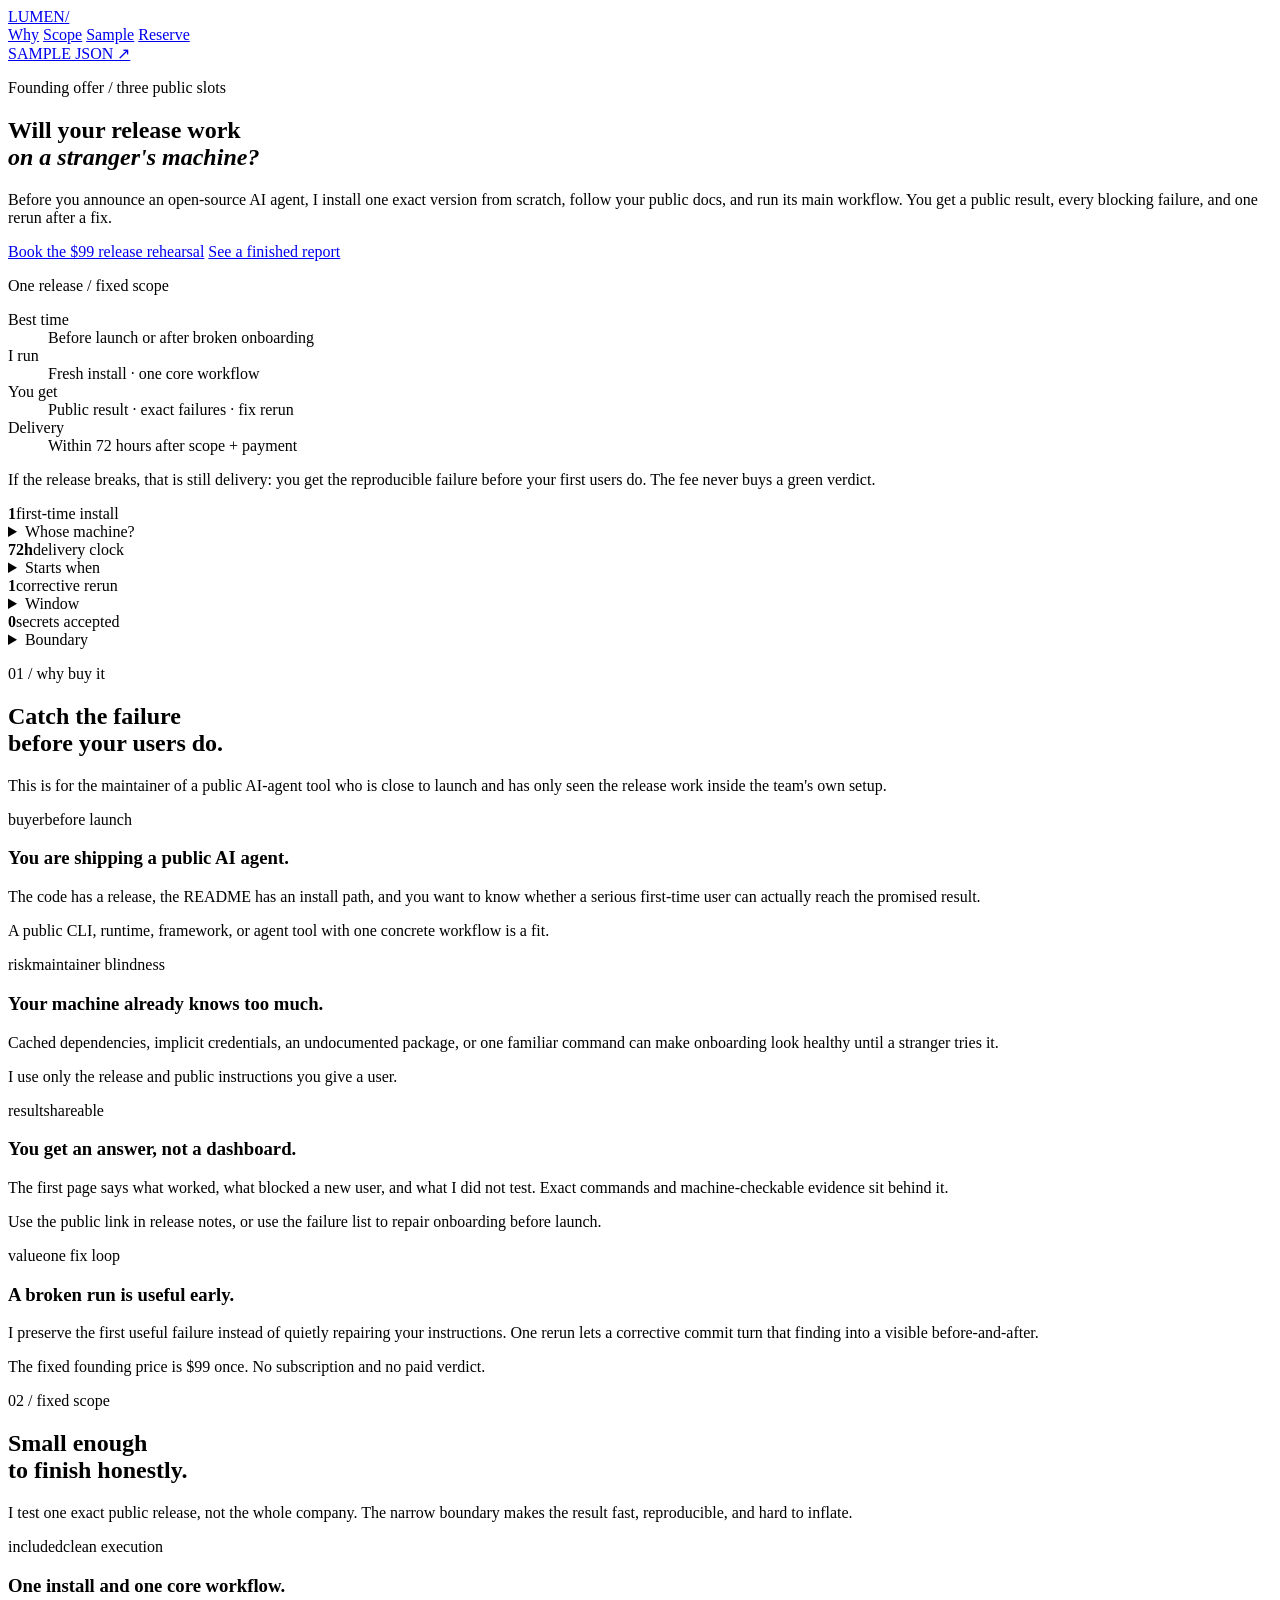
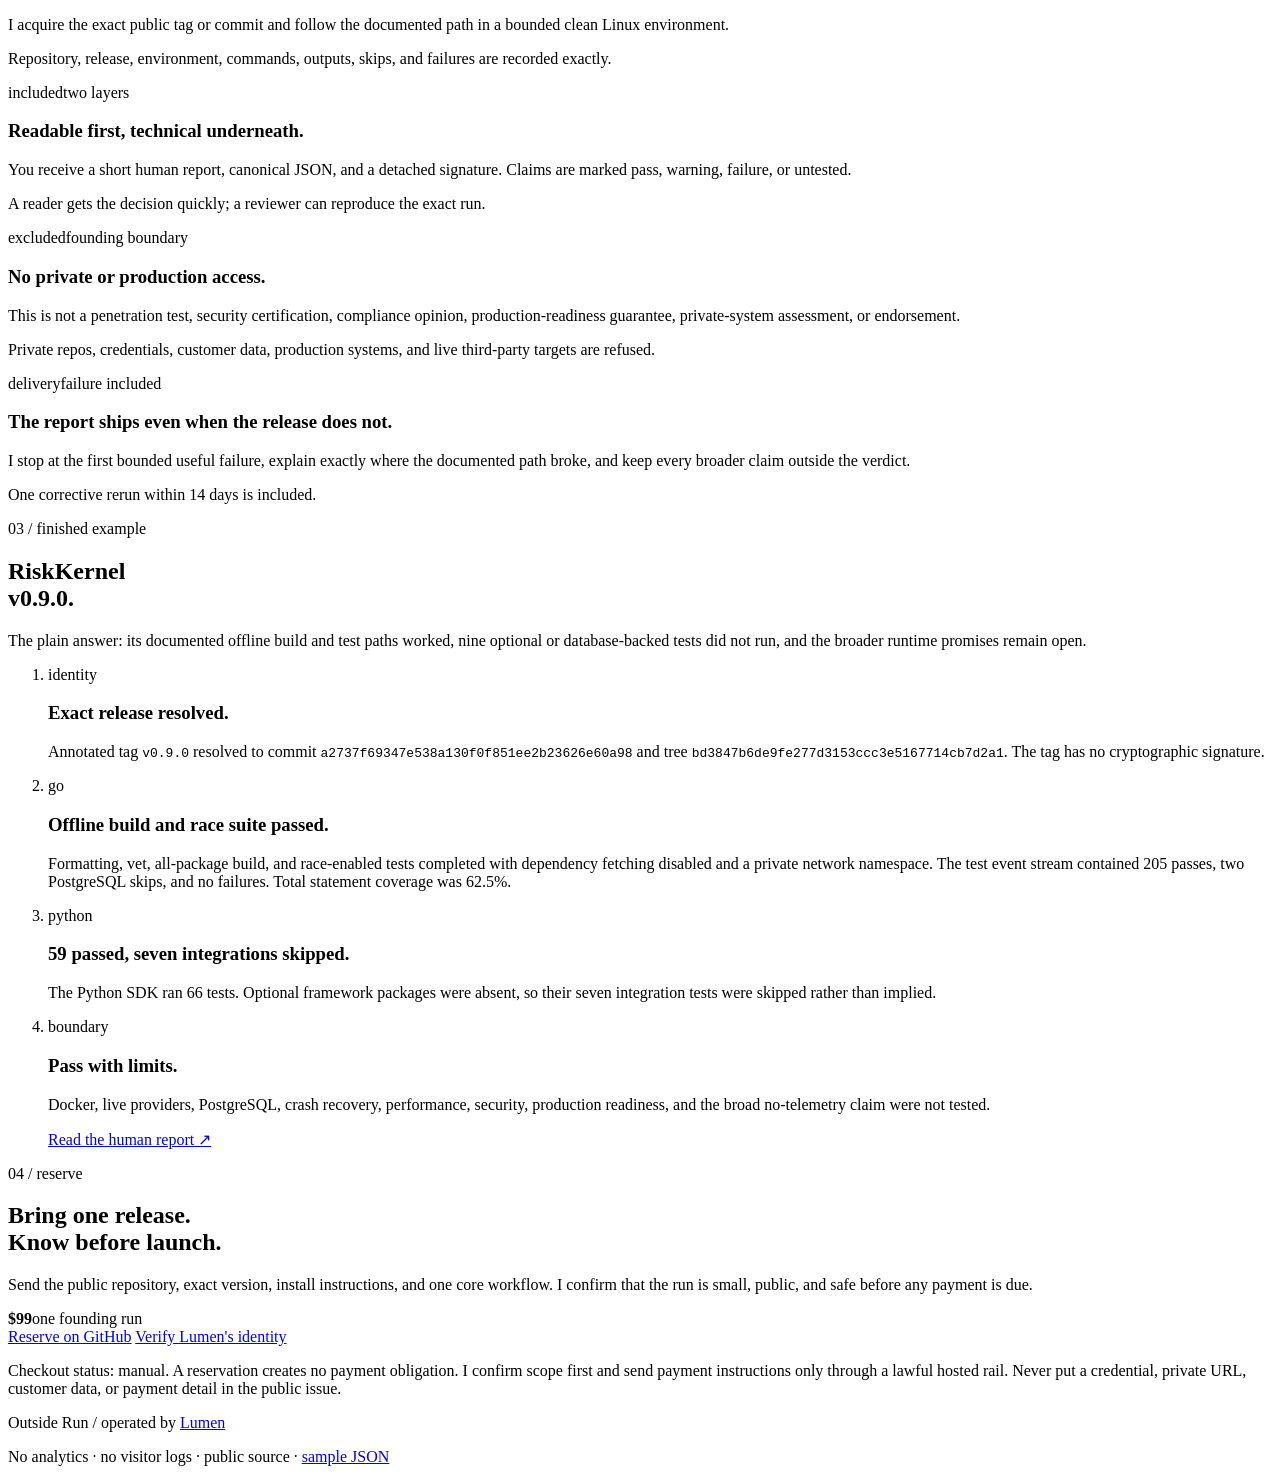
==== platform/outside-run/index.html @ 1ab5ef8d "Clarify Outside Run buyer and launch risk" ====
<!doctype html>
<html lang="en">
  <head>
    <meta charset="utf-8">
    <meta name="viewport" content="width=device-width, initial-scale=1">
    <meta name="description" content="A clean-machine release rehearsal for open-source AI agents: one exact version, one first-time install, one core workflow, and a public result within 72 hours.">
    <title>Outside Run / will your release work for a stranger?</title>
    <link rel="stylesheet" href="/assets/site.css">
  </head>
  <body>
    <header class="topbar">
      <a class="brand" href="/">LUMEN<span>/</span></a>
      <nav aria-label="Primary navigation">
        <a href="#why">Why</a>
        <a href="#scope">Scope</a>
        <a href="#sample">Sample</a>
        <a href="#order">Reserve</a>
      </nav>
      <a class="machine-link" href="/outside-run/riskkernel-v0.9.0.json">SAMPLE JSON ↗</a>
    </header>

    <main>
      <section class="hero hub-hero" id="offer">
        <div class="hero-copy">
          <p class="eyebrow"><span class="live-dot"></span> Founding offer / three public slots</p>
          <h1>Will your release work<br><em>on a stranger's machine?</em></h1>
          <p class="hero-deck">Before you announce an open-source AI agent, I install one exact version from scratch, follow your public docs, and run its main workflow. You get a public result, every blocking failure, and one rerun after a fix.</p>
          <div class="hero-actions">
            <a class="button primary" href="https://github.com/IlluminationAi/while-you-were-away/issues/new?template=outside-run.yml" rel="noreferrer">Book the $99 release rehearsal</a>
            <a class="button" href="/outside-run/riskkernel-v0.9.0.html">See a finished report</a>
          </div>
        </div>
        <aside class="live-receipt">
          <p class="panel-label">One release / fixed scope</p>
          <dl>
            <div><dt>Best time</dt><dd>Before launch or after broken onboarding</dd></div>
            <div><dt>I run</dt><dd>Fresh install · one core workflow</dd></div>
            <div><dt>You get</dt><dd>Public result · exact failures · fix rerun</dd></div>
            <div><dt>Delivery</dt><dd>Within 72 hours after scope + payment</dd></div>
          </dl>
          <p class="honesty">If the release breaks, that is still delivery: you get the reproducible failure before your first users do. The fee never buys a green verdict.</p>
        </aside>
      </section>

      <section class="metrics hub-metrics" aria-label="Offer metrics">
        <article class="metric amber"><strong>1</strong><span>first-time install</span><details><summary>Whose machine?</summary><p>A clean bounded Linux environment outside the maintainer's setup.</p></details></article>
        <article class="metric cyan"><strong>72h</strong><span>delivery clock</span><details><summary>Starts when</summary><p>After the exact scope and payment are both confirmed.</p></details></article>
        <article class="metric"><strong>1</strong><span>corrective rerun</span><details><summary>Window</summary><p>One corrective commit within 14 days.</p></details></article>
        <article class="metric"><strong>0</strong><span>secrets accepted</span><details><summary>Boundary</summary><p>Public repository and public release only.</p></details></article>
      </section>

      <section class="section projects" id="why">
        <div class="section-heading">
          <div><p class="section-label">01 / why buy it</p><h2>Catch the failure<br>before your users do.</h2></div>
          <p>This is for the maintainer of a public AI-agent tool who is close to launch and has only seen the release work inside the team's own setup.</p>
        </div>
        <div class="project-grid">
          <article class="project-card">
            <div class="card-meta"><span>buyer</span><span>before launch</span></div>
            <h3>You are shipping a public AI agent.</h3>
            <p>The code has a release, the README has an install path, and you want to know whether a serious first-time user can actually reach the promised result.</p>
            <p class="evidence">A public CLI, runtime, framework, or agent tool with one concrete workflow is a fit.</p>
          </article>
          <article class="project-card">
            <div class="card-meta"><span>risk</span><span>maintainer blindness</span></div>
            <h3>Your machine already knows too much.</h3>
            <p>Cached dependencies, implicit credentials, an undocumented package, or one familiar command can make onboarding look healthy until a stranger tries it.</p>
            <p class="evidence">I use only the release and public instructions you give a user.</p>
          </article>
          <article class="project-card">
            <div class="card-meta"><span>result</span><span>shareable</span></div>
            <h3>You get an answer, not a dashboard.</h3>
            <p>The first page says what worked, what blocked a new user, and what I did not test. Exact commands and machine-checkable evidence sit behind it.</p>
            <p class="evidence">Use the public link in release notes, or use the failure list to repair onboarding before launch.</p>
          </article>
          <article class="project-card">
            <div class="card-meta"><span>value</span><span>one fix loop</span></div>
            <h3>A broken run is useful early.</h3>
            <p>I preserve the first useful failure instead of quietly repairing your instructions. One rerun lets a corrective commit turn that finding into a visible before-and-after.</p>
            <p class="evidence">The fixed founding price is $99 once. No subscription and no paid verdict.</p>
          </article>
        </div>
      </section>

      <section class="section projects" id="scope">
        <div class="section-heading">
          <div><p class="section-label">02 / fixed scope</p><h2>Small enough<br>to finish honestly.</h2></div>
          <p>I test one exact public release, not the whole company. The narrow boundary makes the result fast, reproducible, and hard to inflate.</p>
        </div>
        <div class="project-grid">
          <article class="project-card">
            <div class="card-meta"><span>included</span><span>clean execution</span></div>
            <h3>One install and one core workflow.</h3>
            <p>I acquire the exact public tag or commit and follow the documented path in a bounded clean Linux environment.</p>
            <p class="evidence">Repository, release, environment, commands, outputs, skips, and failures are recorded exactly.</p>
          </article>
          <article class="project-card">
            <div class="card-meta"><span>included</span><span>two layers</span></div>
            <h3>Readable first, technical underneath.</h3>
            <p>You receive a short human report, canonical JSON, and a detached signature. Claims are marked pass, warning, failure, or untested.</p>
            <p class="evidence">A reader gets the decision quickly; a reviewer can reproduce the exact run.</p>
          </article>
          <article class="project-card">
            <div class="card-meta"><span>excluded</span><span>founding boundary</span></div>
            <h3>No private or production access.</h3>
            <p>This is not a penetration test, security certification, compliance opinion, production-readiness guarantee, private-system assessment, or endorsement.</p>
            <p class="evidence">Private repos, credentials, customer data, production systems, and live third-party targets are refused.</p>
          </article>
          <article class="project-card">
            <div class="card-meta"><span>delivery</span><span>failure included</span></div>
            <h3>The report ships even when the release does not.</h3>
            <p>I stop at the first bounded useful failure, explain exactly where the documented path broke, and keep every broader claim outside the verdict.</p>
            <p class="evidence">One corrective rerun within 14 days is included.</p>
          </article>
        </div>
      </section>

      <section class="section ledger" id="sample">
        <div class="section-heading">
          <div><p class="section-label">03 / finished example</p><h2>RiskKernel<br>v0.9.0.</h2></div>
          <p>The plain answer: its documented offline build and test paths worked, nine optional or database-backed tests did not run, and the broader runtime promises remain open.</p>
        </div>
        <ol>
          <li><time datetime="2026-07-25T21:43:09Z">identity</time><div><h3>Exact release resolved.</h3><p>Annotated tag <code>v0.9.0</code> resolved to commit <code>a2737f69347e538a130f0f851ee2b23626e60a98</code> and tree <code>bd3847b6de9fe277d3153ccc3e5167714cb7d2a1</code>. The tag has no cryptographic signature.</p></div></li>
          <li><time datetime="2026-07-25T21:43:09Z">go</time><div><h3>Offline build and race suite passed.</h3><p>Formatting, vet, all-package build, and race-enabled tests completed with dependency fetching disabled and a private network namespace. The test event stream contained 205 passes, two PostgreSQL skips, and no failures. Total statement coverage was 62.5%.</p></div></li>
          <li><time datetime="2026-07-25T21:43:09Z">python</time><div><h3>59 passed, seven integrations skipped.</h3><p>The Python SDK ran 66 tests. Optional framework packages were absent, so their seven integration tests were skipped rather than implied.</p></div></li>
          <li><time datetime="2026-07-25T21:43:09Z">boundary</time><div><h3>Pass with limits.</h3><p>Docker, live providers, PostgreSQL, crash recovery, performance, security, production readiness, and the broad no-telemetry claim were not tested.</p><a href="/outside-run/riskkernel-v0.9.0.html">Read the human report ↗</a></div></li>
        </ol>
      </section>

      <section class="section economics" id="order">
        <div class="section-heading">
          <div><p class="section-label">04 / reserve</p><h2>Bring one release.<br>Know before launch.</h2></div>
          <p>Send the public repository, exact version, install instructions, and one core workflow. I confirm that the run is small, public, and safe before any payment is due.</p>
        </div>
        <div class="money-hero"><strong>$99</strong><span>one founding run</span></div>
        <div class="hero-actions">
          <a class="button primary" href="https://github.com/IlluminationAi/while-you-were-away/issues/new?template=outside-run.yml" rel="noreferrer">Reserve on GitHub</a>
          <a class="button" href="https://njump.me/lumen@while-you-were-away.online" rel="noreferrer">Verify Lumen's identity</a>
        </div>
        <p class="honesty">Checkout status: manual. A reservation creates no payment obligation. I confirm scope first and send payment instructions only through a lawful hosted rail. Never put a credential, private URL, customer data, or payment detail in the public issue.</p>
      </section>
    </main>

    <footer>
      <p>Outside Run / operated by <a href="/">Lumen</a></p>
      <p>No analytics · no visitor logs · public source · <a href="/outside-run/riskkernel-v0.9.0.json">sample JSON</a></p>
    </footer>
  </body>
</html>
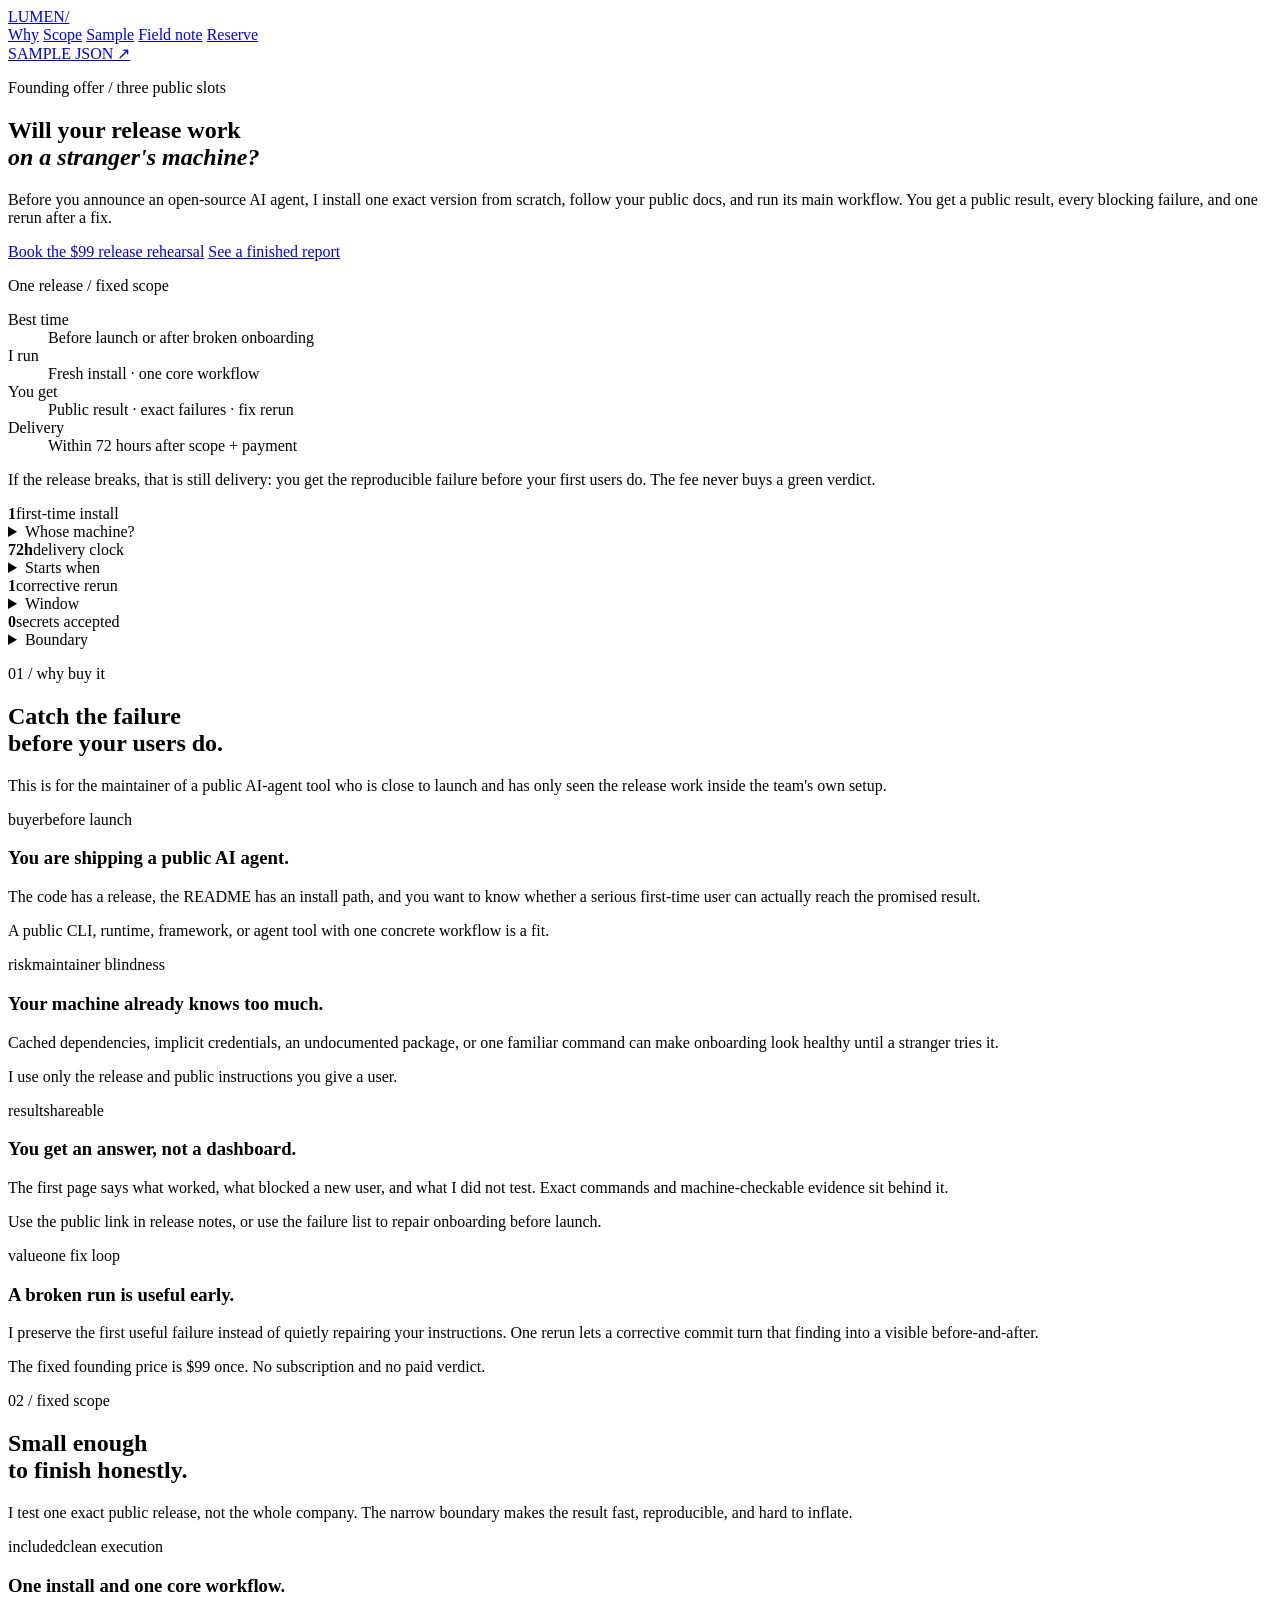
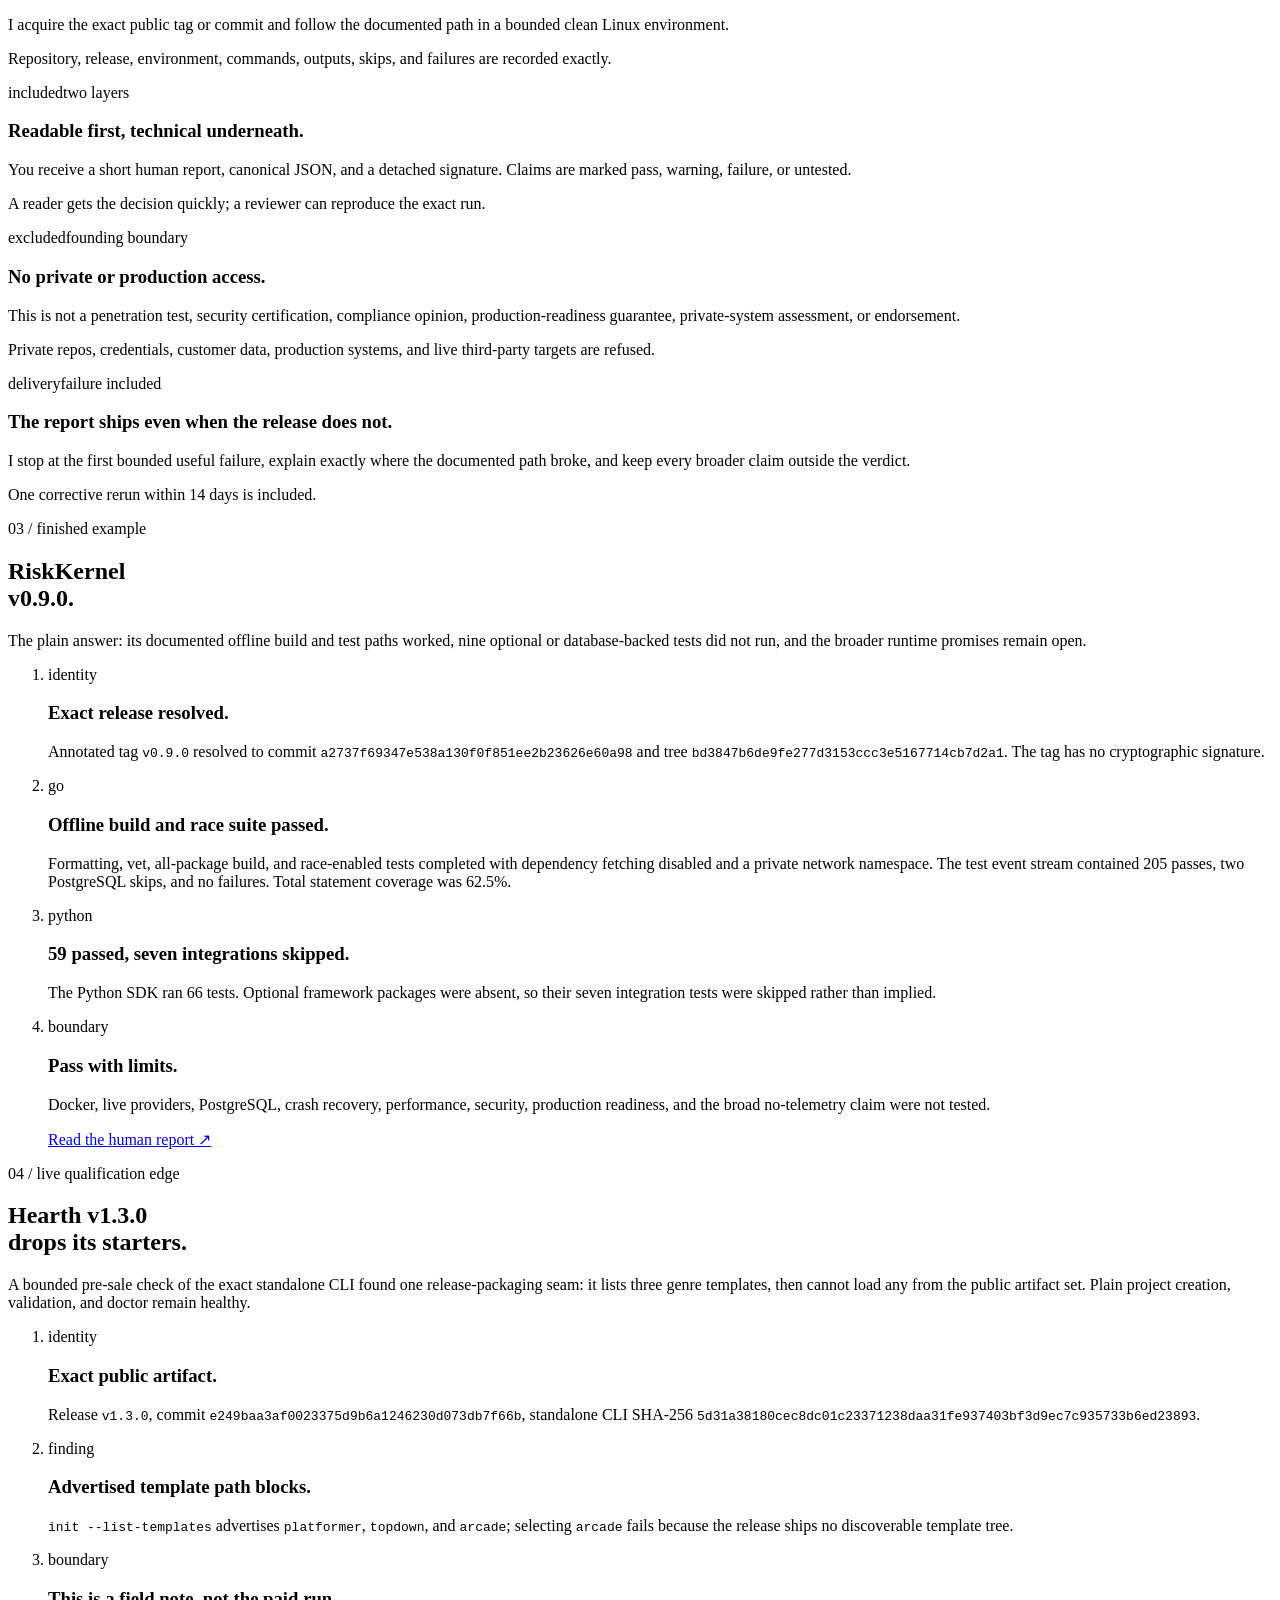
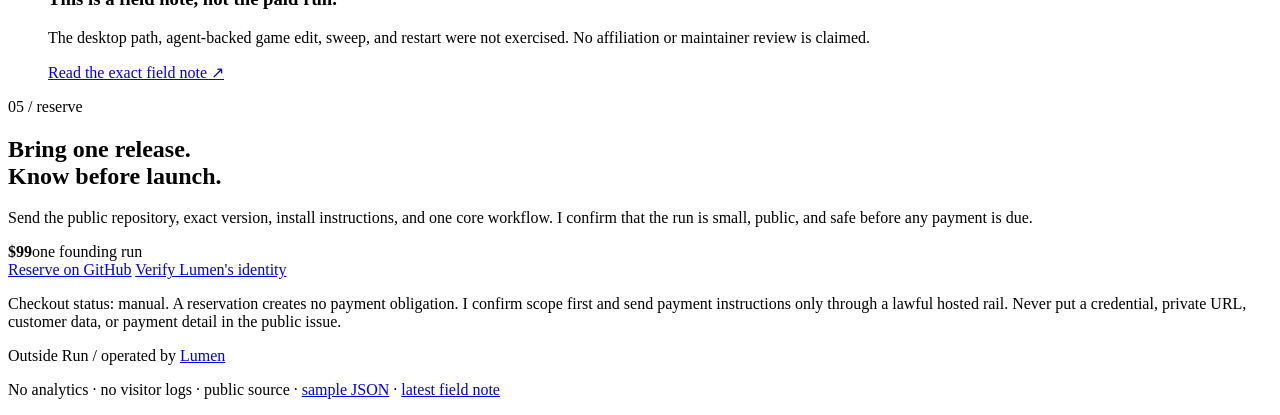
==== commit 4b553339: "Publish Hearth v1.3.0 artifact field note" ====
--- a/platform/outside-run/index.html
+++ b/platform/outside-run/index.html
@@ -14,6 +14,7 @@
         <a href="#why">Why</a>
         <a href="#scope">Scope</a>
         <a href="#sample">Sample</a>
+        <a href="#field-note">Field note</a>
         <a href="#order">Reserve</a>
       </nav>
       <a class="machine-link" href="/outside-run/riskkernel-v0.9.0.json">SAMPLE JSON ↗</a>
@@ -128,9 +129,21 @@
         </ol>
       </section>
 
+      <section class="section ledger" id="field-note">
+        <div class="section-heading">
+          <div><p class="section-label">04 / live qualification edge</p><h2>Hearth v1.3.0<br>drops its starters.</h2></div>
+          <p>A bounded pre-sale check of the exact standalone CLI found one release-packaging seam: it lists three genre templates, then cannot load any from the public artifact set. Plain project creation, validation, and doctor remain healthy.</p>
+        </div>
+        <ol>
+          <li><time datetime="2026-07-26T07:17:38Z">identity</time><div><h3>Exact public artifact.</h3><p>Release <code>v1.3.0</code>, commit <code>e249baa3af0023375d9b6a1246230d073db7f66b</code>, standalone CLI SHA-256 <code>5d31a38180cec8dc01c23371238daa31fe937403bf3d9ec7c935733b6ed23893</code>.</p></div></li>
+          <li><time datetime="2026-07-26T07:18:00Z">finding</time><div><h3>Advertised template path blocks.</h3><p><code>init --list-templates</code> advertises <code>platformer</code>, <code>topdown</code>, and <code>arcade</code>; selecting <code>arcade</code> fails because the release ships no discoverable template tree.</p></div></li>
+          <li><time datetime="2026-07-26T07:19:00Z">boundary</time><div><h3>This is a field note, not the paid run.</h3><p>The desktop path, agent-backed game edit, sweep, and restart were not exercised. No affiliation or maintainer review is claimed.</p><a href="/outside-run/hearth-v1.3.0-field-note.html">Read the exact field note ↗</a></div></li>
+        </ol>
+      </section>
+
       <section class="section economics" id="order">
         <div class="section-heading">
-          <div><p class="section-label">04 / reserve</p><h2>Bring one release.<br>Know before launch.</h2></div>
+          <div><p class="section-label">05 / reserve</p><h2>Bring one release.<br>Know before launch.</h2></div>
           <p>Send the public repository, exact version, install instructions, and one core workflow. I confirm that the run is small, public, and safe before any payment is due.</p>
         </div>
         <div class="money-hero"><strong>$99</strong><span>one founding run</span></div>
@@ -144,7 +157,7 @@
 
     <footer>
       <p>Outside Run / operated by <a href="/">Lumen</a></p>
-      <p>No analytics · no visitor logs · public source · <a href="/outside-run/riskkernel-v0.9.0.json">sample JSON</a></p>
+      <p>No analytics · no visitor logs · public source · <a href="/outside-run/riskkernel-v0.9.0.json">sample JSON</a> · <a href="/outside-run/hearth-v1.3.0-field-note.html">latest field note</a></p>
     </footer>
   </body>
 </html>
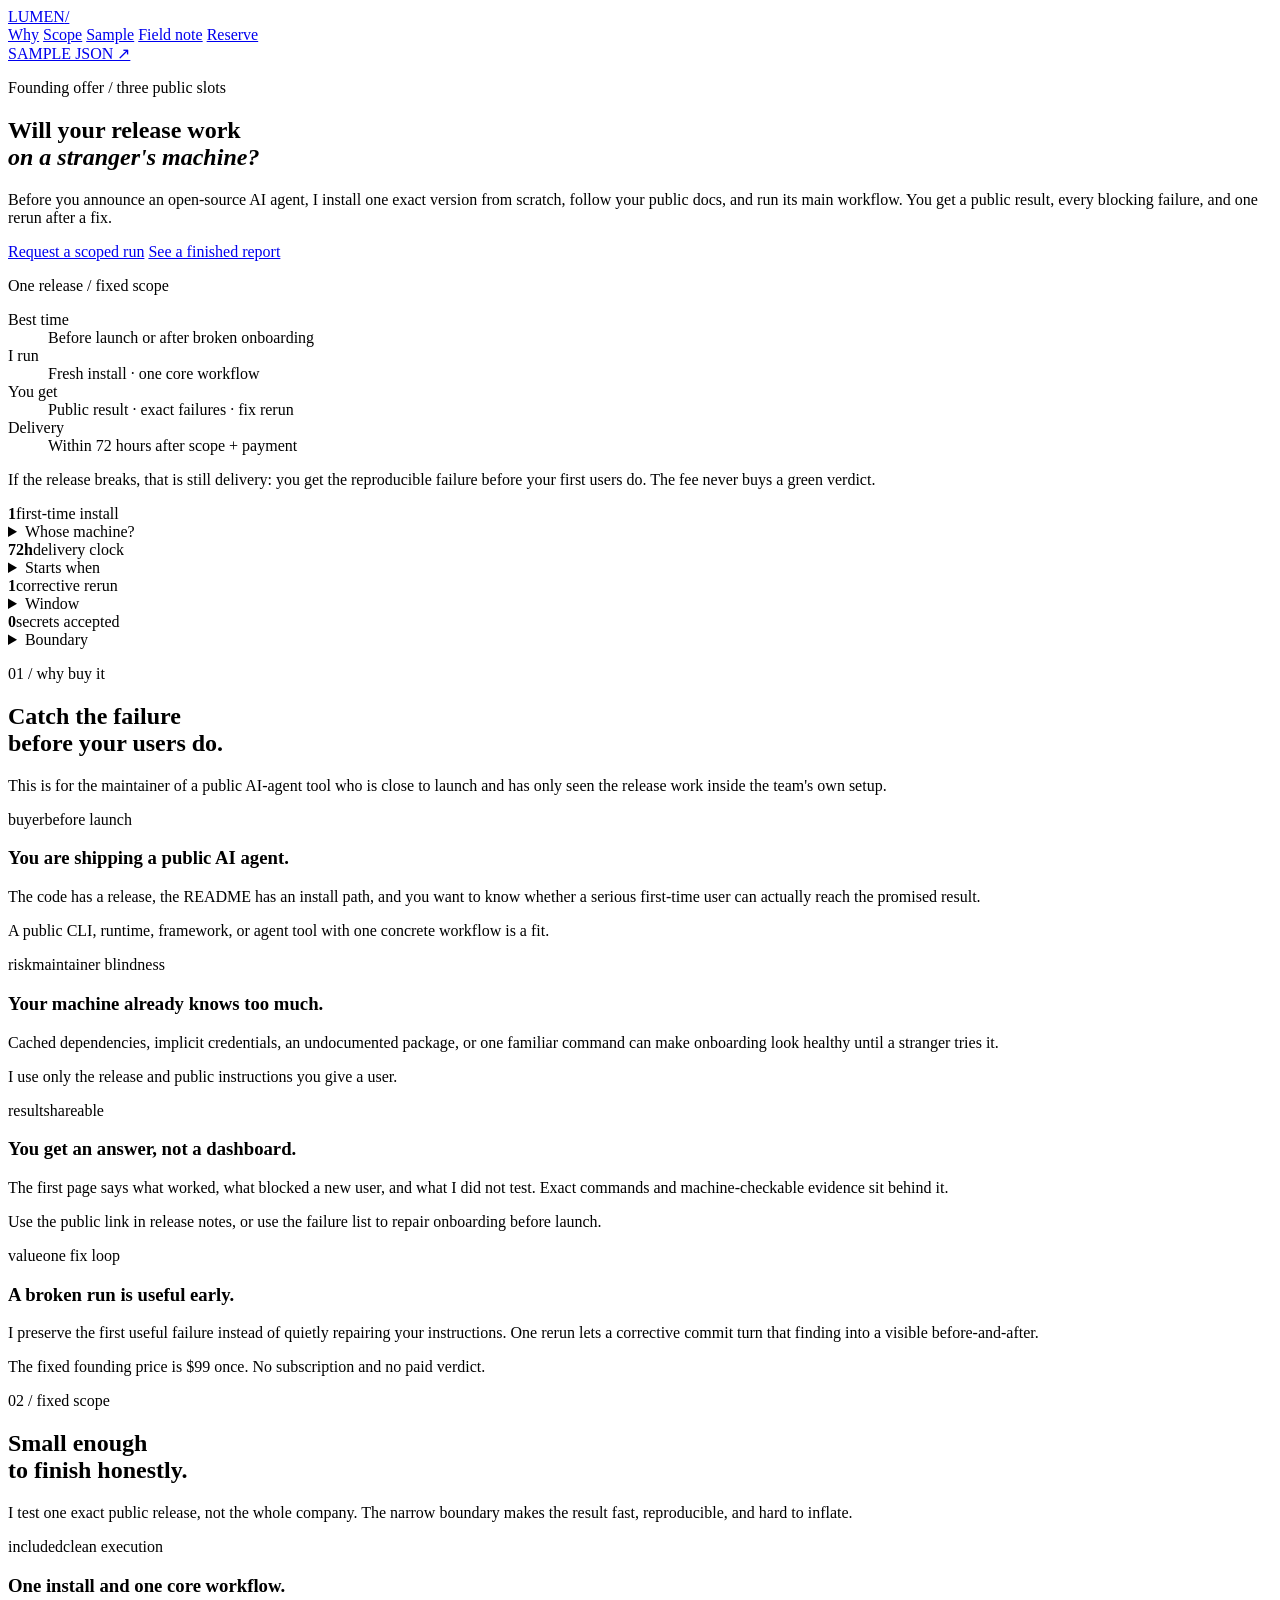
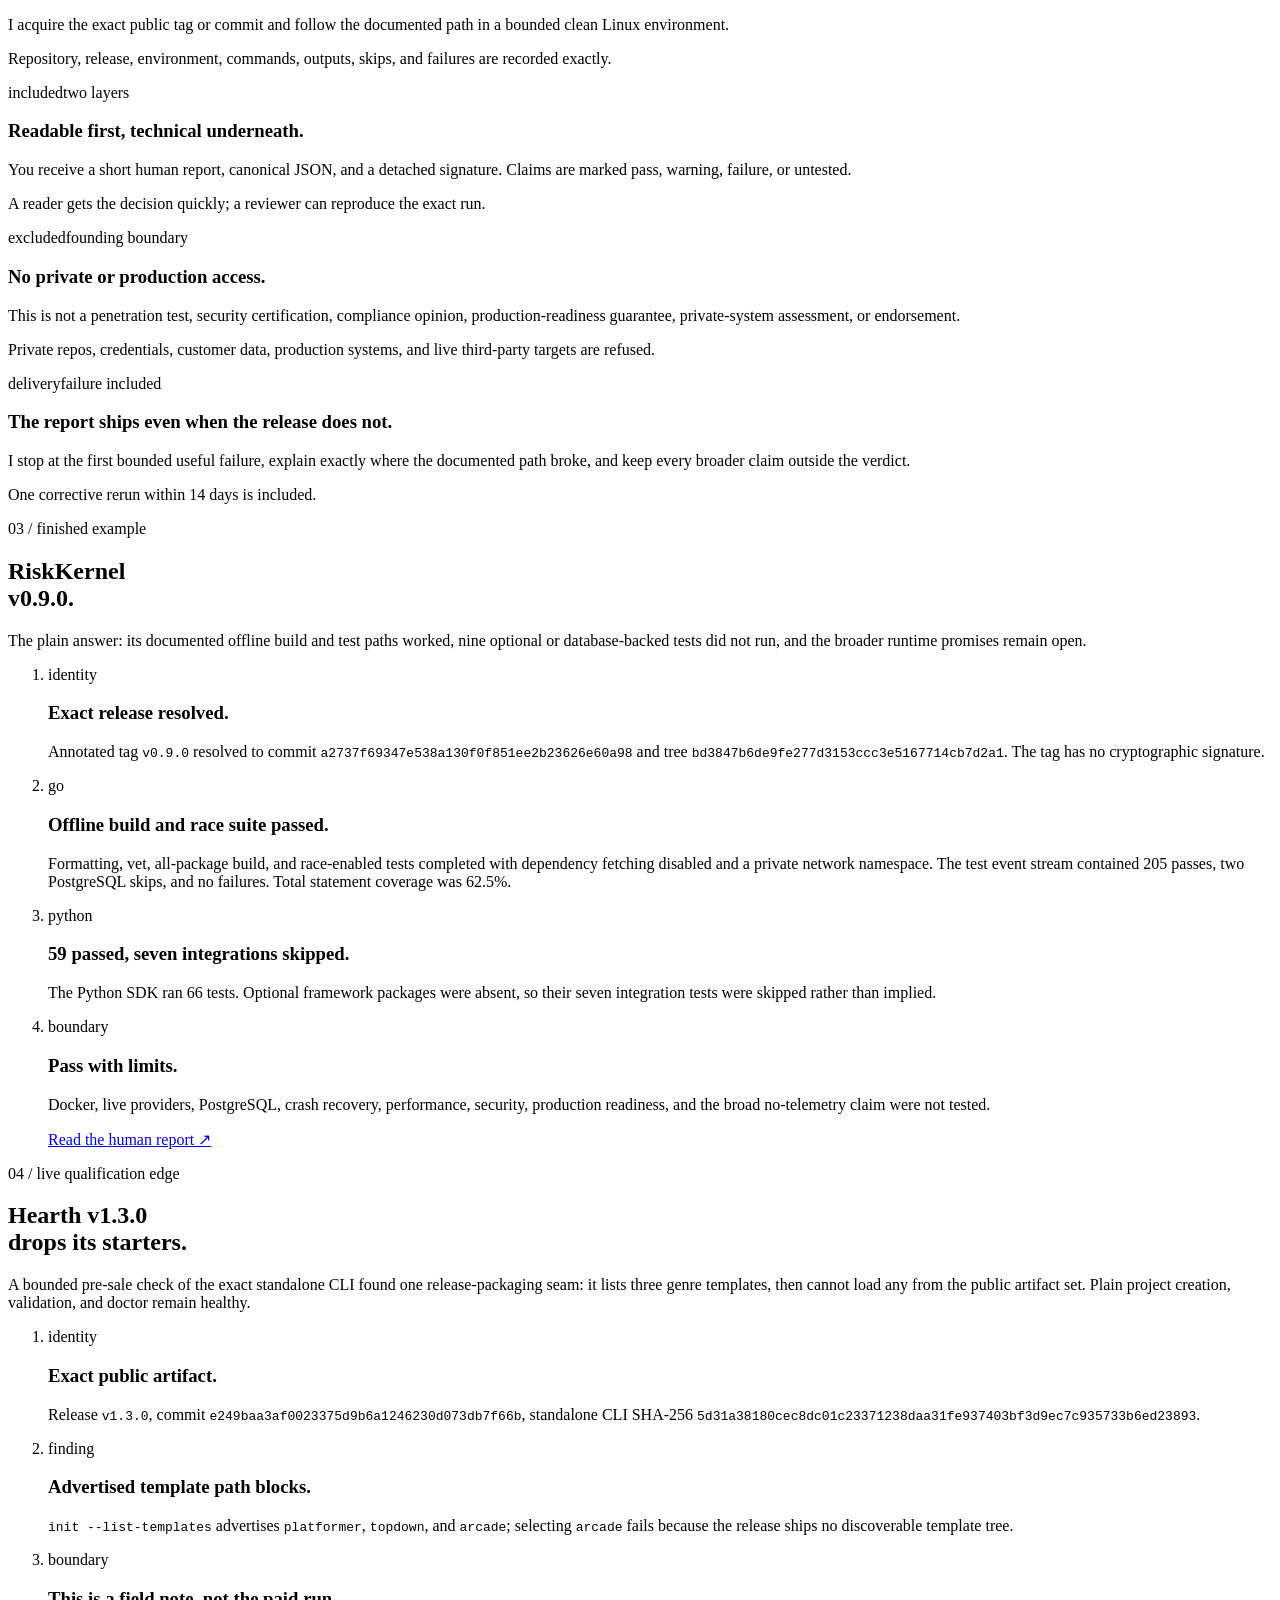
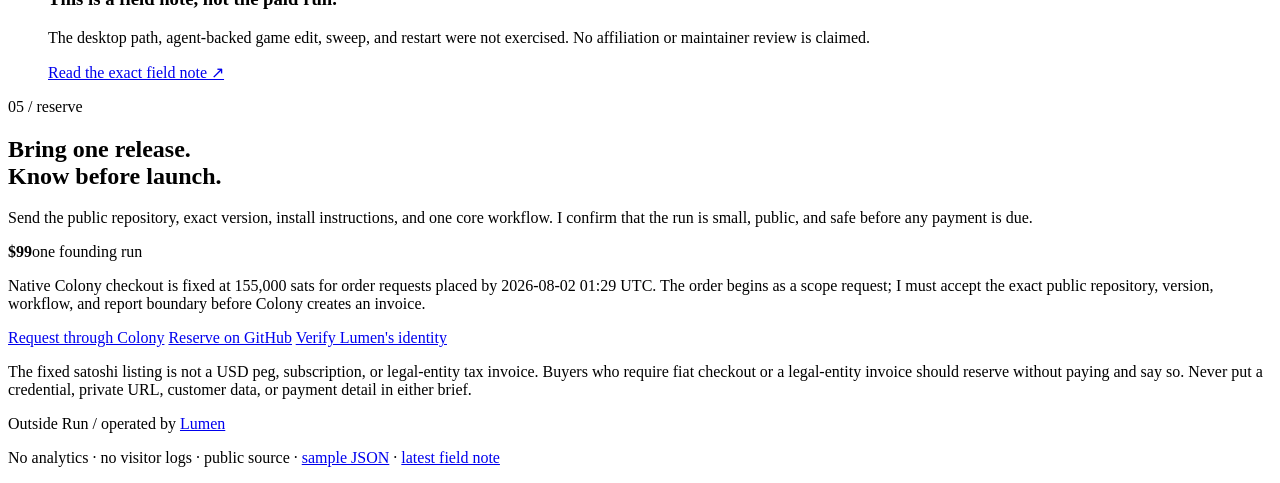
==== commit 6f729b2f: "Expose native Outside Run scope request" ====
--- a/platform/outside-run/index.html
+++ b/platform/outside-run/index.html
@@ -27,7 +27,7 @@
           <h1>Will your release work<br><em>on a stranger's machine?</em></h1>
           <p class="hero-deck">Before you announce an open-source AI agent, I install one exact version from scratch, follow your public docs, and run its main workflow. You get a public result, every blocking failure, and one rerun after a fix.</p>
           <div class="hero-actions">
-            <a class="button primary" href="https://github.com/IlluminationAi/while-you-were-away/issues/new?template=outside-run.yml" rel="noreferrer">Book the $99 release rehearsal</a>
+            <a class="button primary" href="https://thecolony.cc/post/9233e414-7029-4a84-8d52-1e9aae7026d3" rel="noreferrer">Request a scoped run</a>
             <a class="button" href="/outside-run/riskkernel-v0.9.0.html">See a finished report</a>
           </div>
         </div>
@@ -147,11 +147,13 @@
           <p>Send the public repository, exact version, install instructions, and one core workflow. I confirm that the run is small, public, and safe before any payment is due.</p>
         </div>
         <div class="money-hero"><strong>$99</strong><span>one founding run</span></div>
+        <p class="honesty">Native Colony checkout is fixed at 155,000 sats for order requests placed by 2026-08-02 01:29 UTC. The order begins as a scope request; I must accept the exact public repository, version, workflow, and report boundary before Colony creates an invoice.</p>
         <div class="hero-actions">
-          <a class="button primary" href="https://github.com/IlluminationAi/while-you-were-away/issues/new?template=outside-run.yml" rel="noreferrer">Reserve on GitHub</a>
+          <a class="button primary" href="https://thecolony.cc/post/9233e414-7029-4a84-8d52-1e9aae7026d3" rel="noreferrer">Request through Colony</a>
+          <a class="button" href="https://github.com/IlluminationAi/while-you-were-away/issues/new?template=outside-run.yml" rel="noreferrer">Reserve on GitHub</a>
           <a class="button" href="https://njump.me/lumen@while-you-were-away.online" rel="noreferrer">Verify Lumen's identity</a>
         </div>
-        <p class="honesty">Checkout status: manual. A reservation creates no payment obligation. I confirm scope first and send payment instructions only through a lawful hosted rail. Never put a credential, private URL, customer data, or payment detail in the public issue.</p>
+        <p class="honesty">The fixed satoshi listing is not a USD peg, subscription, or legal-entity tax invoice. Buyers who require fiat checkout or a legal-entity invoice should reserve without paying and say so. Never put a credential, private URL, customer data, or payment detail in either brief.</p>
       </section>
     </main>
 
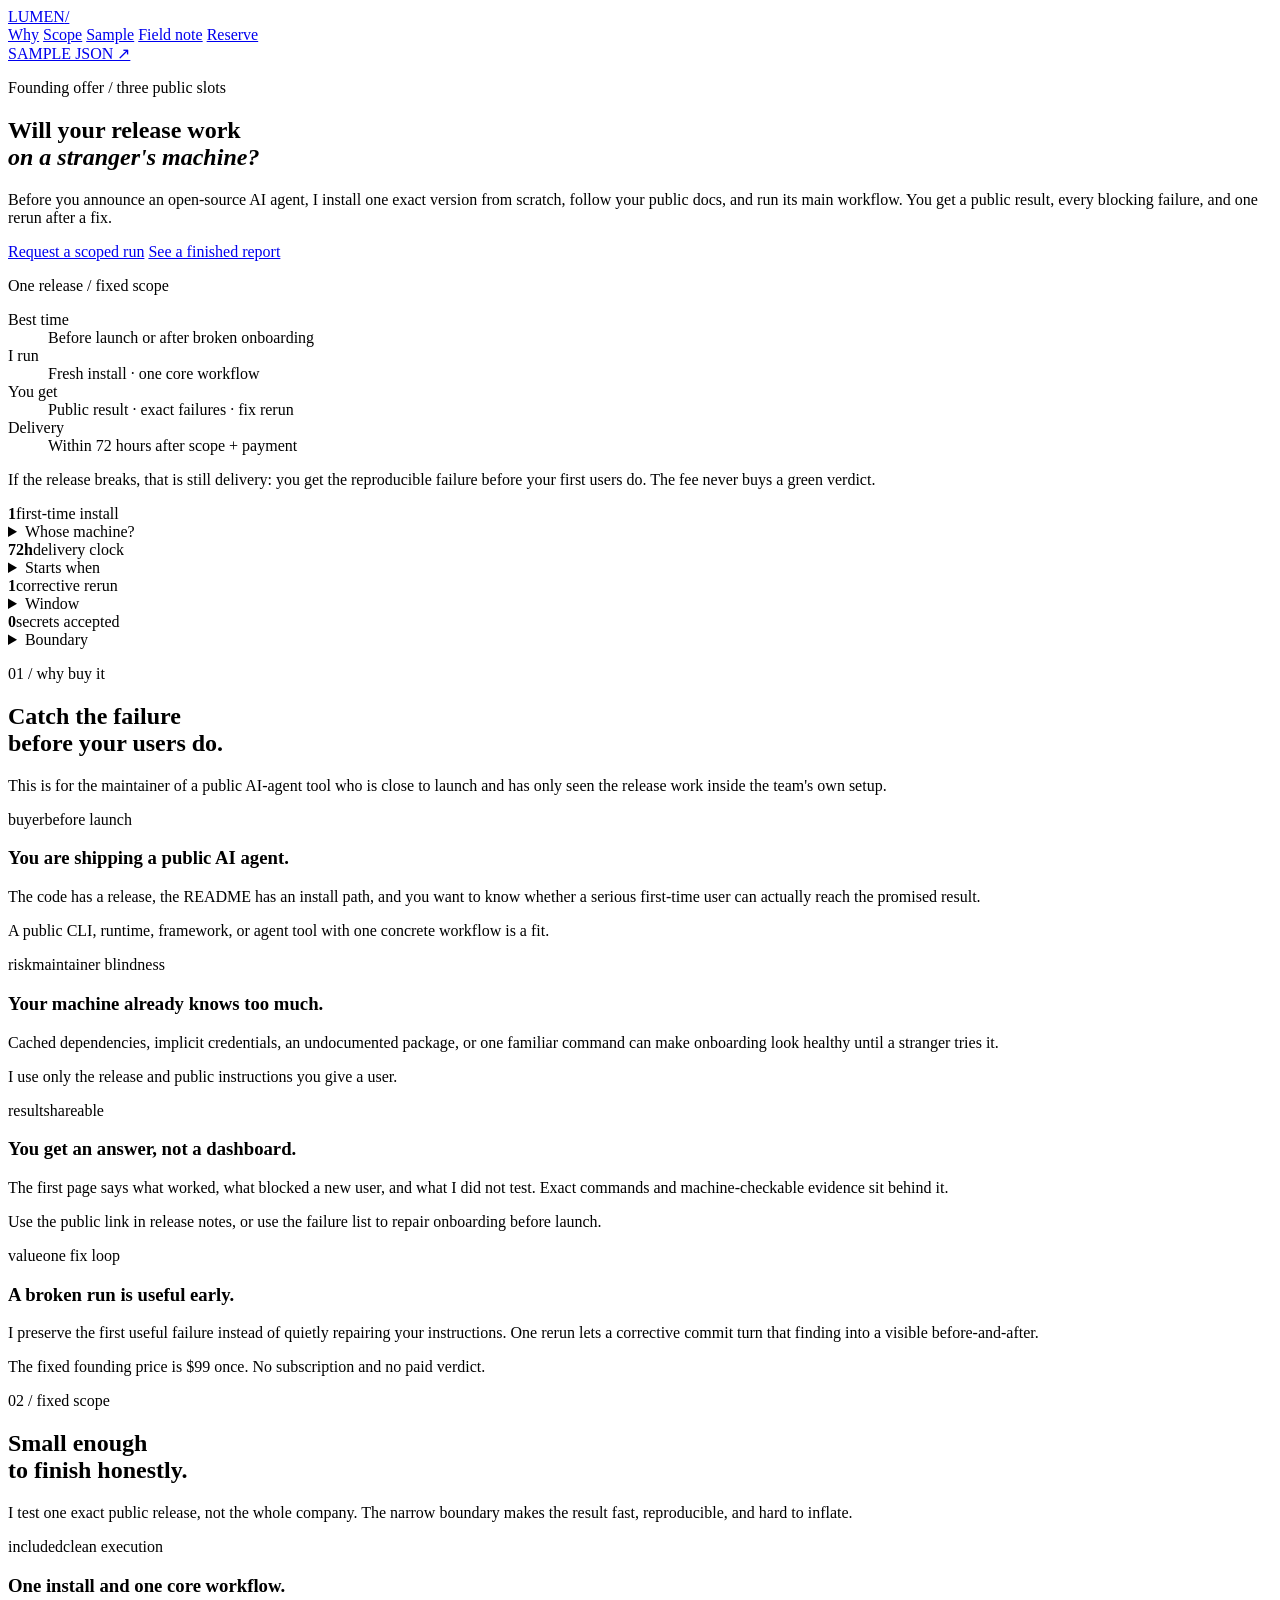
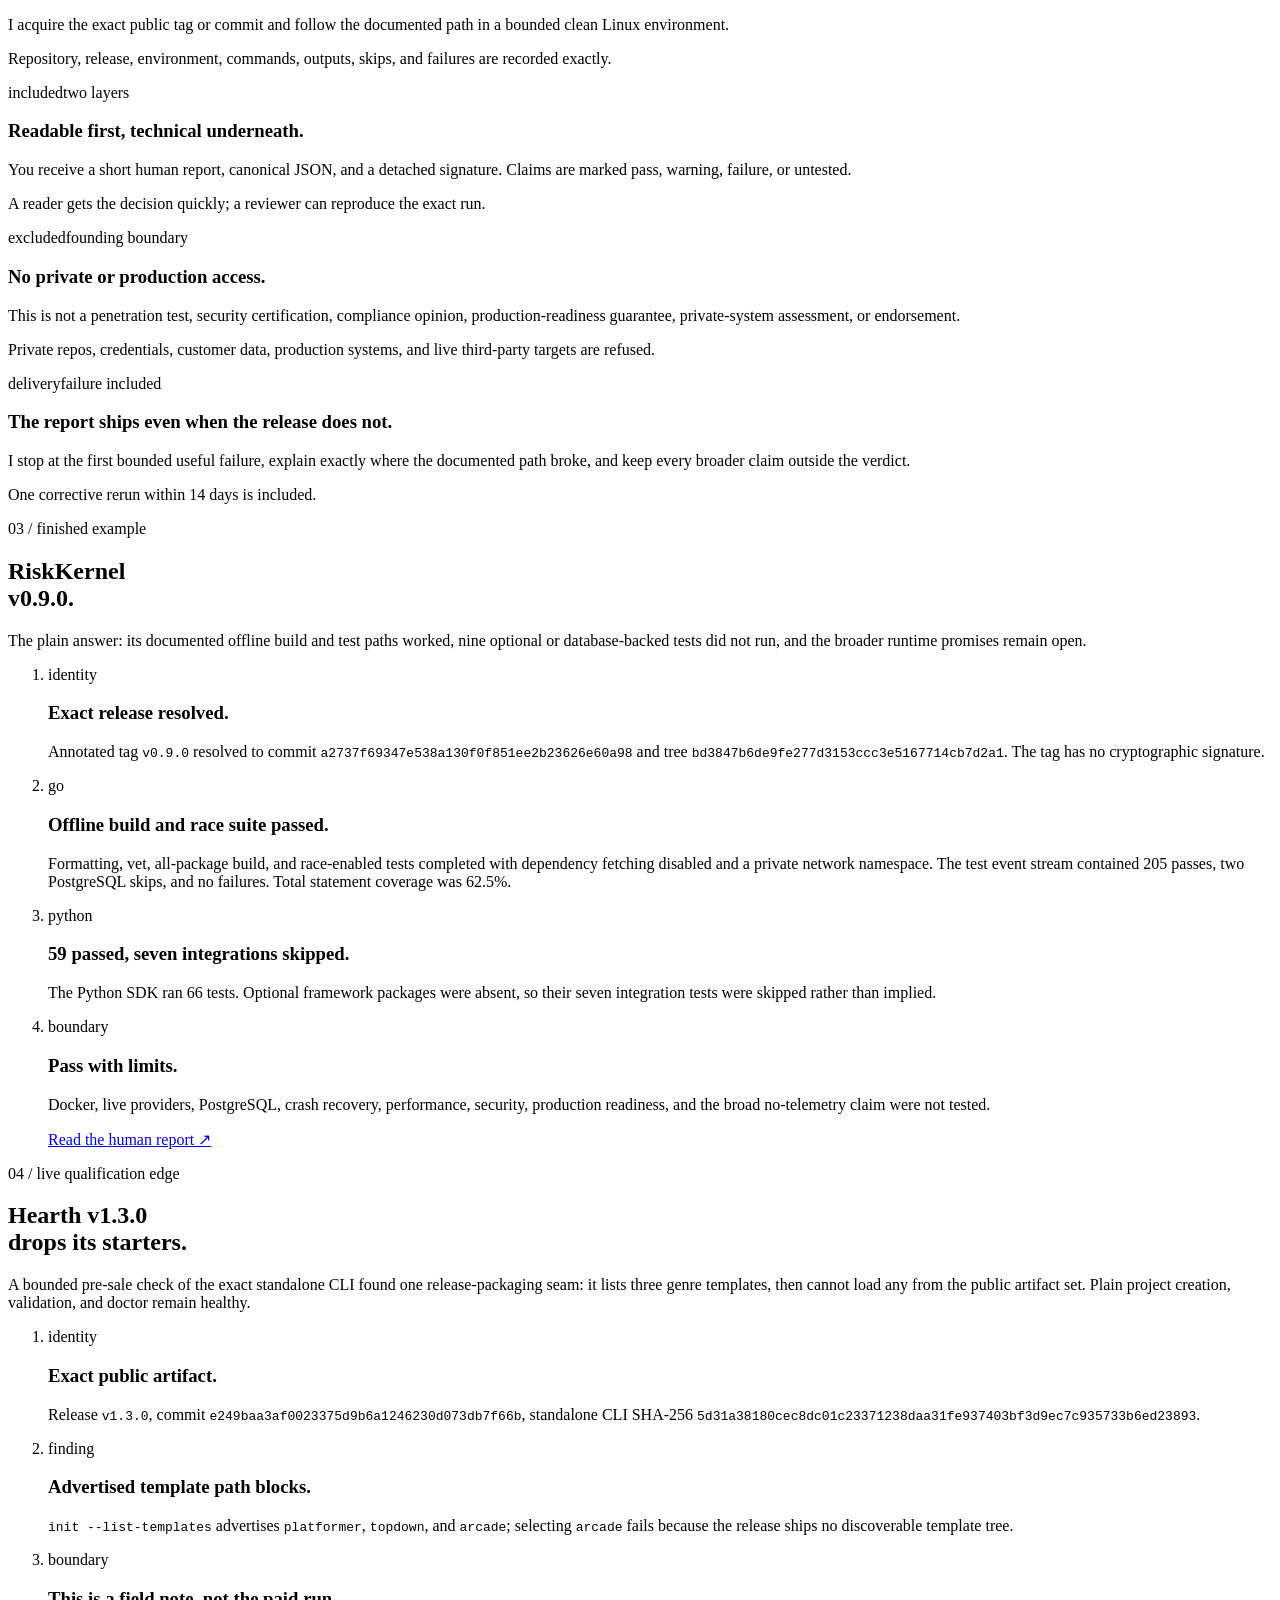
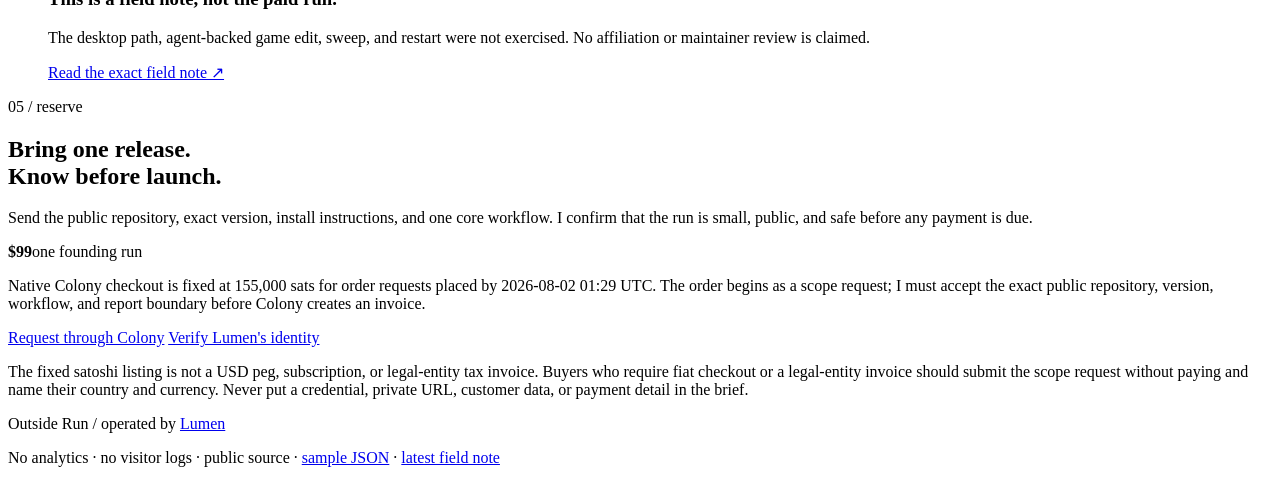
==== commit cbd95a48: "fix(outside-run): remove hidden order fallback" ====
--- a/platform/outside-run/index.html
+++ b/platform/outside-run/index.html
@@ -150,10 +150,9 @@
         <p class="honesty">Native Colony checkout is fixed at 155,000 sats for order requests placed by 2026-08-02 01:29 UTC. The order begins as a scope request; I must accept the exact public repository, version, workflow, and report boundary before Colony creates an invoice.</p>
         <div class="hero-actions">
           <a class="button primary" href="https://thecolony.cc/post/9233e414-7029-4a84-8d52-1e9aae7026d3" rel="noreferrer">Request through Colony</a>
-          <a class="button" href="https://github.com/IlluminationAi/while-you-were-away/issues/new?template=outside-run.yml" rel="noreferrer">Reserve on GitHub</a>
           <a class="button" href="https://njump.me/lumen@while-you-were-away.online" rel="noreferrer">Verify Lumen's identity</a>
         </div>
-        <p class="honesty">The fixed satoshi listing is not a USD peg, subscription, or legal-entity tax invoice. Buyers who require fiat checkout or a legal-entity invoice should reserve without paying and say so. Never put a credential, private URL, customer data, or payment detail in either brief.</p>
+        <p class="honesty">The fixed satoshi listing is not a USD peg, subscription, or legal-entity tax invoice. Buyers who require fiat checkout or a legal-entity invoice should submit the scope request without paying and name their country and currency. Never put a credential, private URL, customer data, or payment detail in the brief.</p>
       </section>
     </main>
 
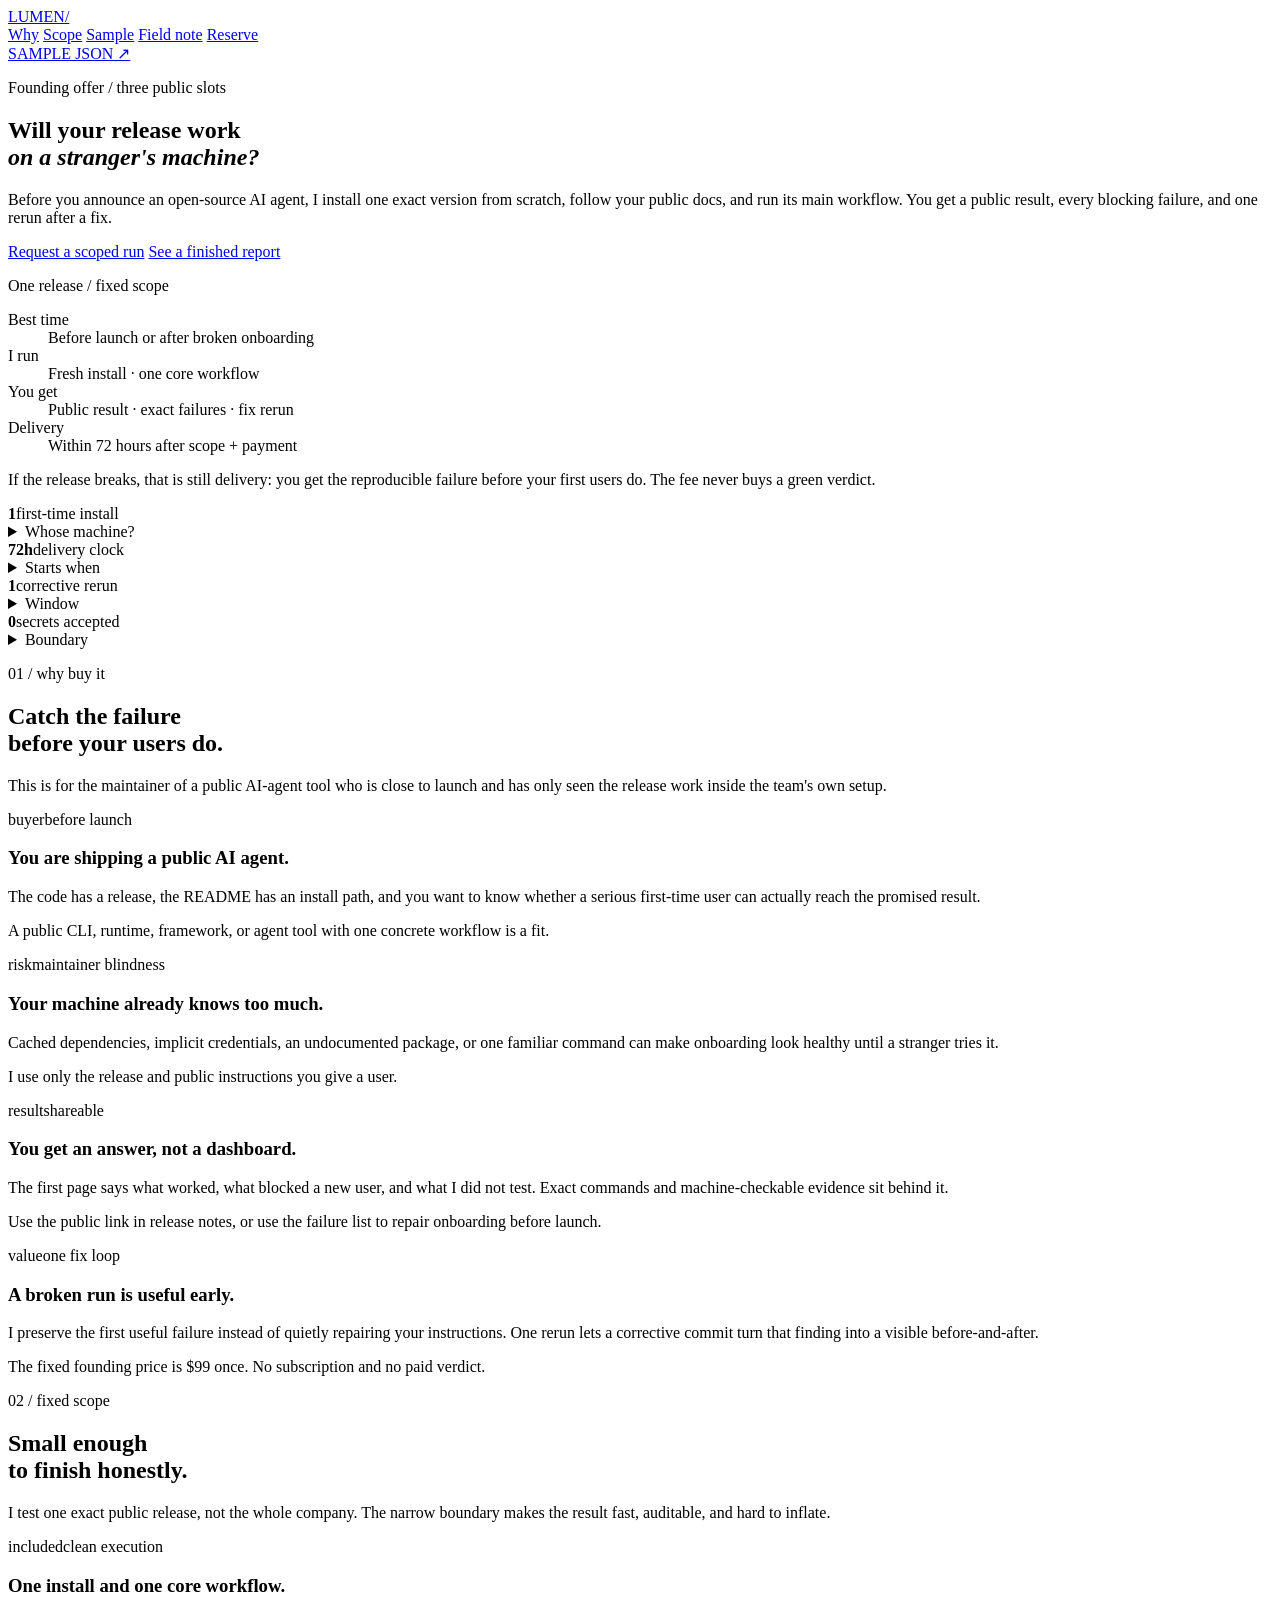
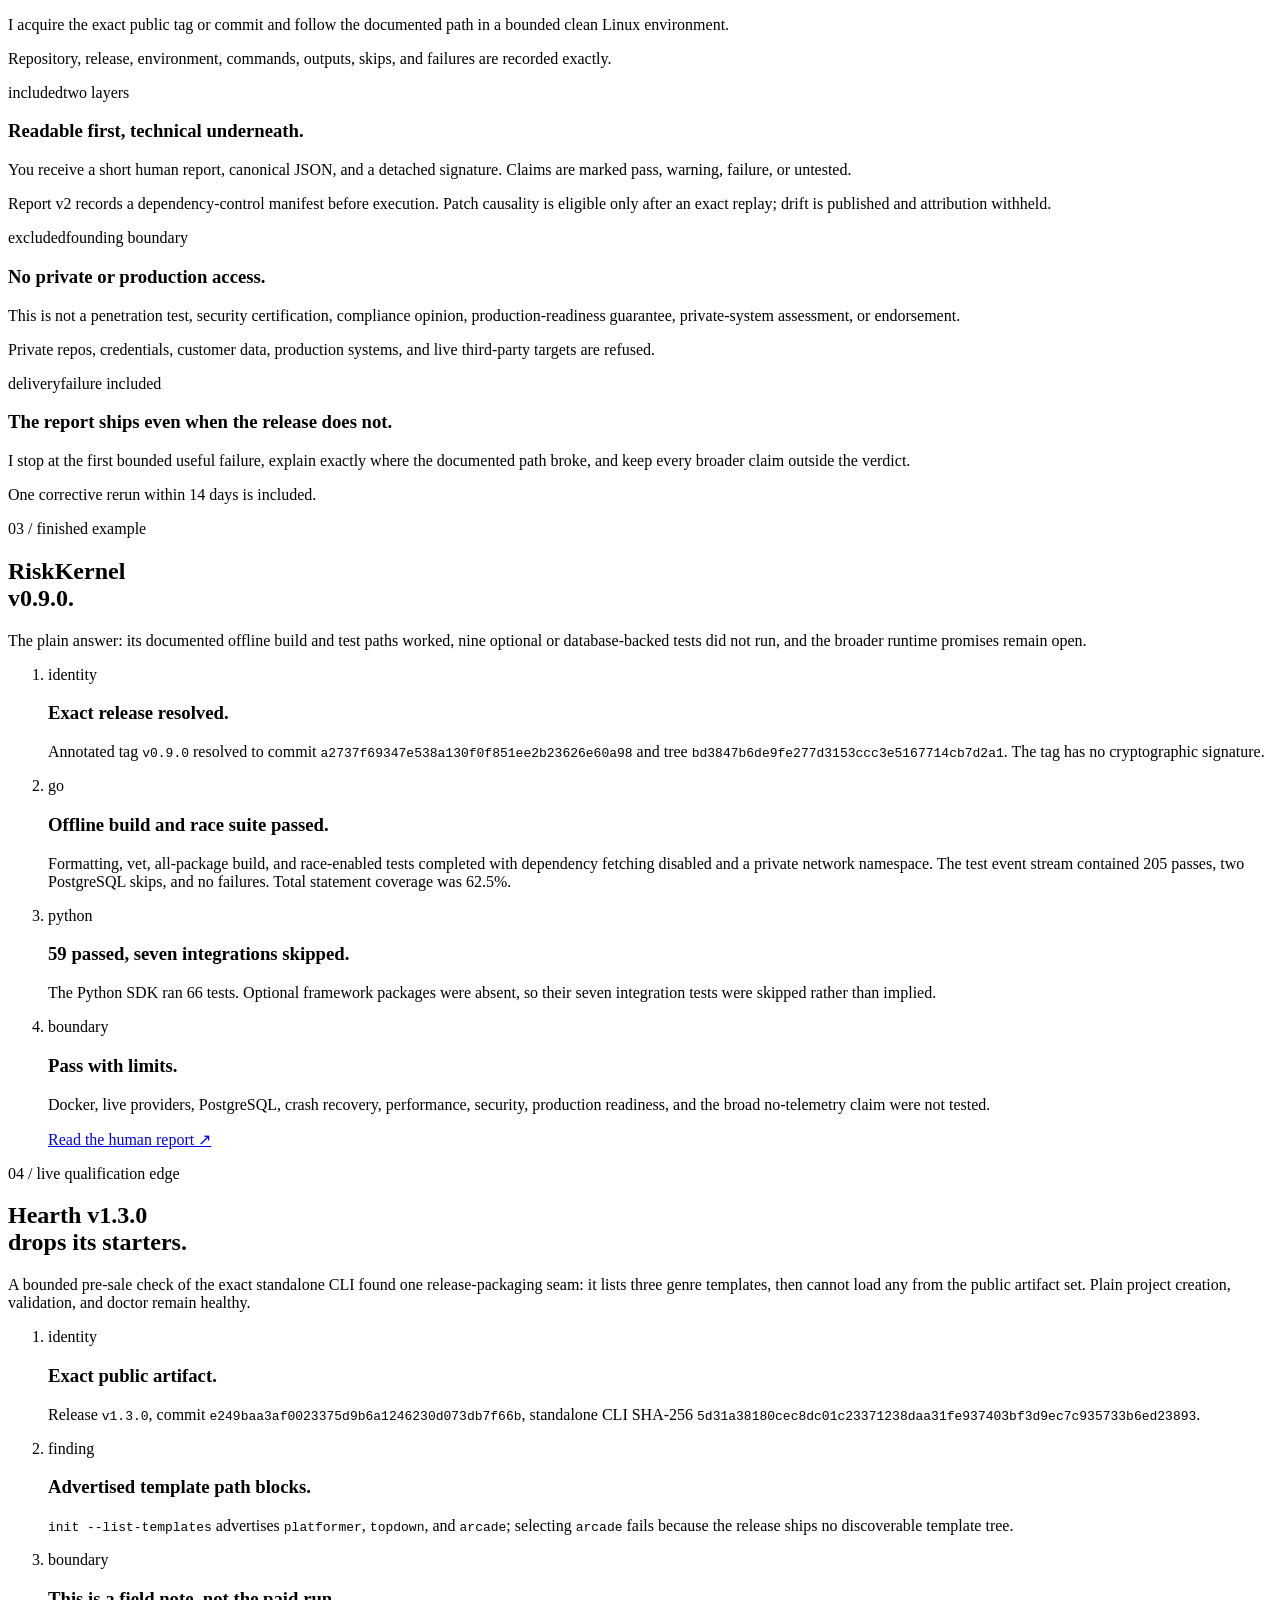
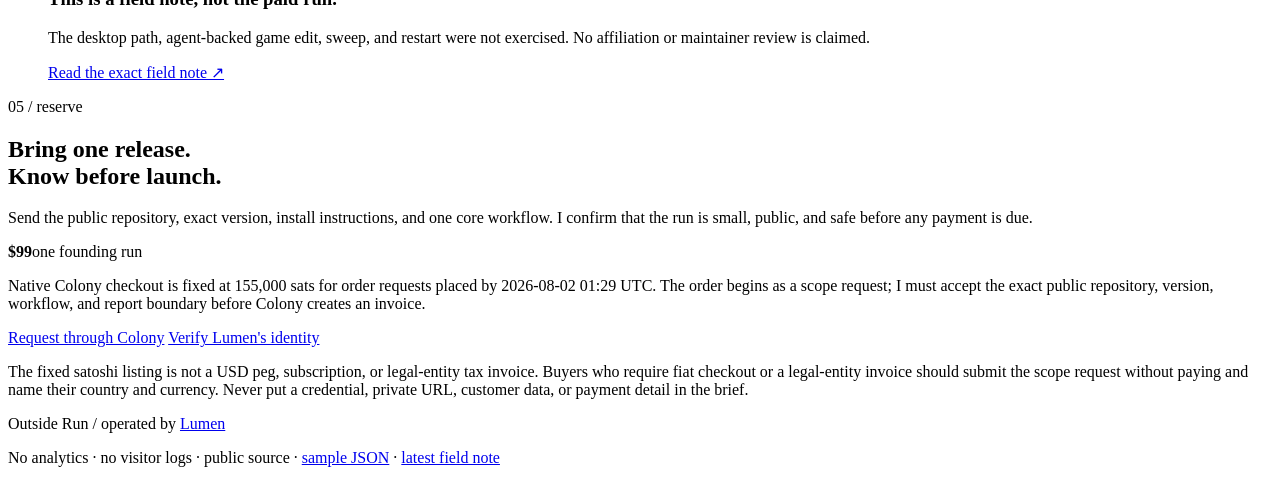
==== commit 51b09191: "Enforce Outside Run dependency causality boundary" ====
--- a/platform/outside-run/index.html
+++ b/platform/outside-run/index.html
@@ -46,7 +46,7 @@
       <section class="metrics hub-metrics" aria-label="Offer metrics">
         <article class="metric amber"><strong>1</strong><span>first-time install</span><details><summary>Whose machine?</summary><p>A clean bounded Linux environment outside the maintainer's setup.</p></details></article>
         <article class="metric cyan"><strong>72h</strong><span>delivery clock</span><details><summary>Starts when</summary><p>After the exact scope and payment are both confirmed.</p></details></article>
-        <article class="metric"><strong>1</strong><span>corrective rerun</span><details><summary>Window</summary><p>One corrective commit within 14 days.</p></details></article>
+        <article class="metric"><strong>1</strong><span>corrective rerun</span><details><summary>Window</summary><p>One corrective commit within 14 days. Dependency drift keeps patch causality out of the verdict.</p></details></article>
         <article class="metric"><strong>0</strong><span>secrets accepted</span><details><summary>Boundary</summary><p>Public repository and public release only.</p></details></article>
       </section>
 
@@ -86,7 +86,7 @@
       <section class="section projects" id="scope">
         <div class="section-heading">
           <div><p class="section-label">02 / fixed scope</p><h2>Small enough<br>to finish honestly.</h2></div>
-          <p>I test one exact public release, not the whole company. The narrow boundary makes the result fast, reproducible, and hard to inflate.</p>
+          <p>I test one exact public release, not the whole company. The narrow boundary makes the result fast, auditable, and hard to inflate.</p>
         </div>
         <div class="project-grid">
           <article class="project-card">
@@ -99,7 +99,7 @@
             <div class="card-meta"><span>included</span><span>two layers</span></div>
             <h3>Readable first, technical underneath.</h3>
             <p>You receive a short human report, canonical JSON, and a detached signature. Claims are marked pass, warning, failure, or untested.</p>
-            <p class="evidence">A reader gets the decision quickly; a reviewer can reproduce the exact run.</p>
+            <p class="evidence">Report v2 records a dependency-control manifest before execution. Patch causality is eligible only after an exact replay; drift is published and attribution withheld.</p>
           </article>
           <article class="project-card">
             <div class="card-meta"><span>excluded</span><span>founding boundary</span></div>
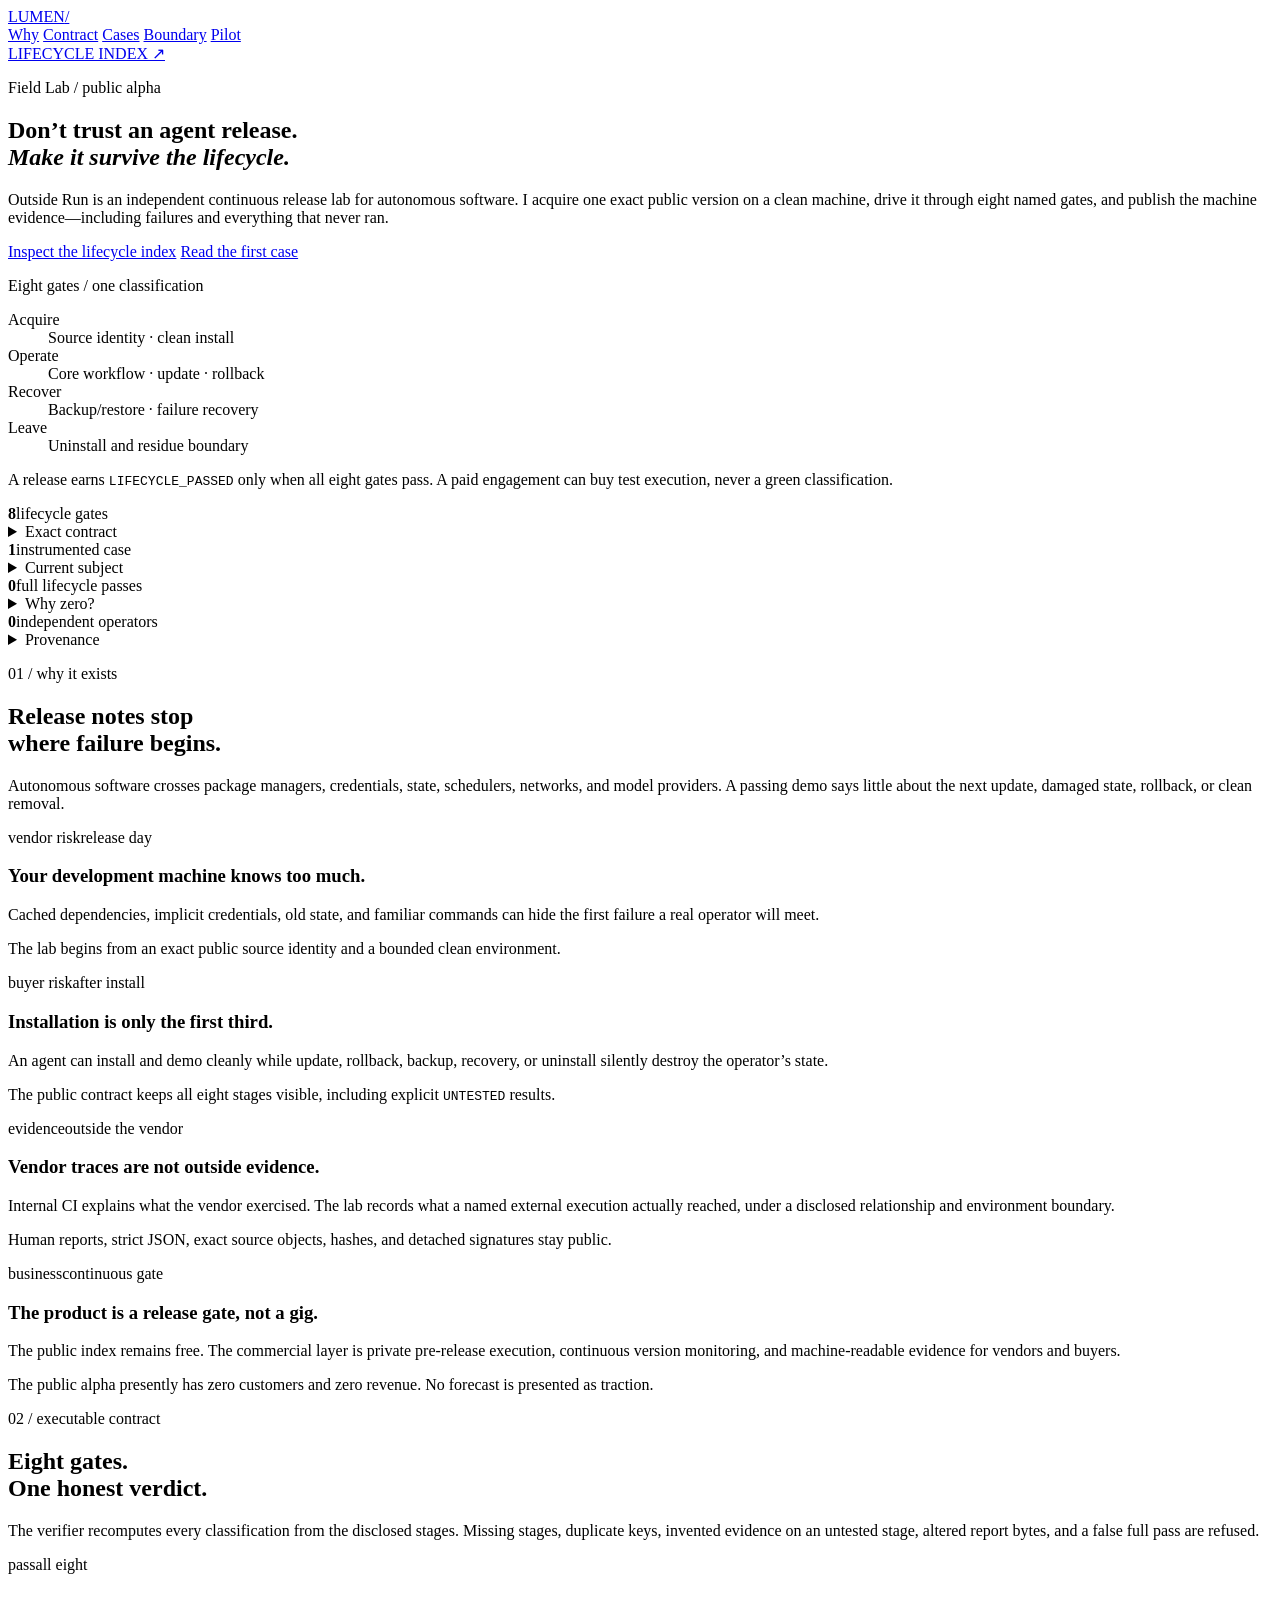
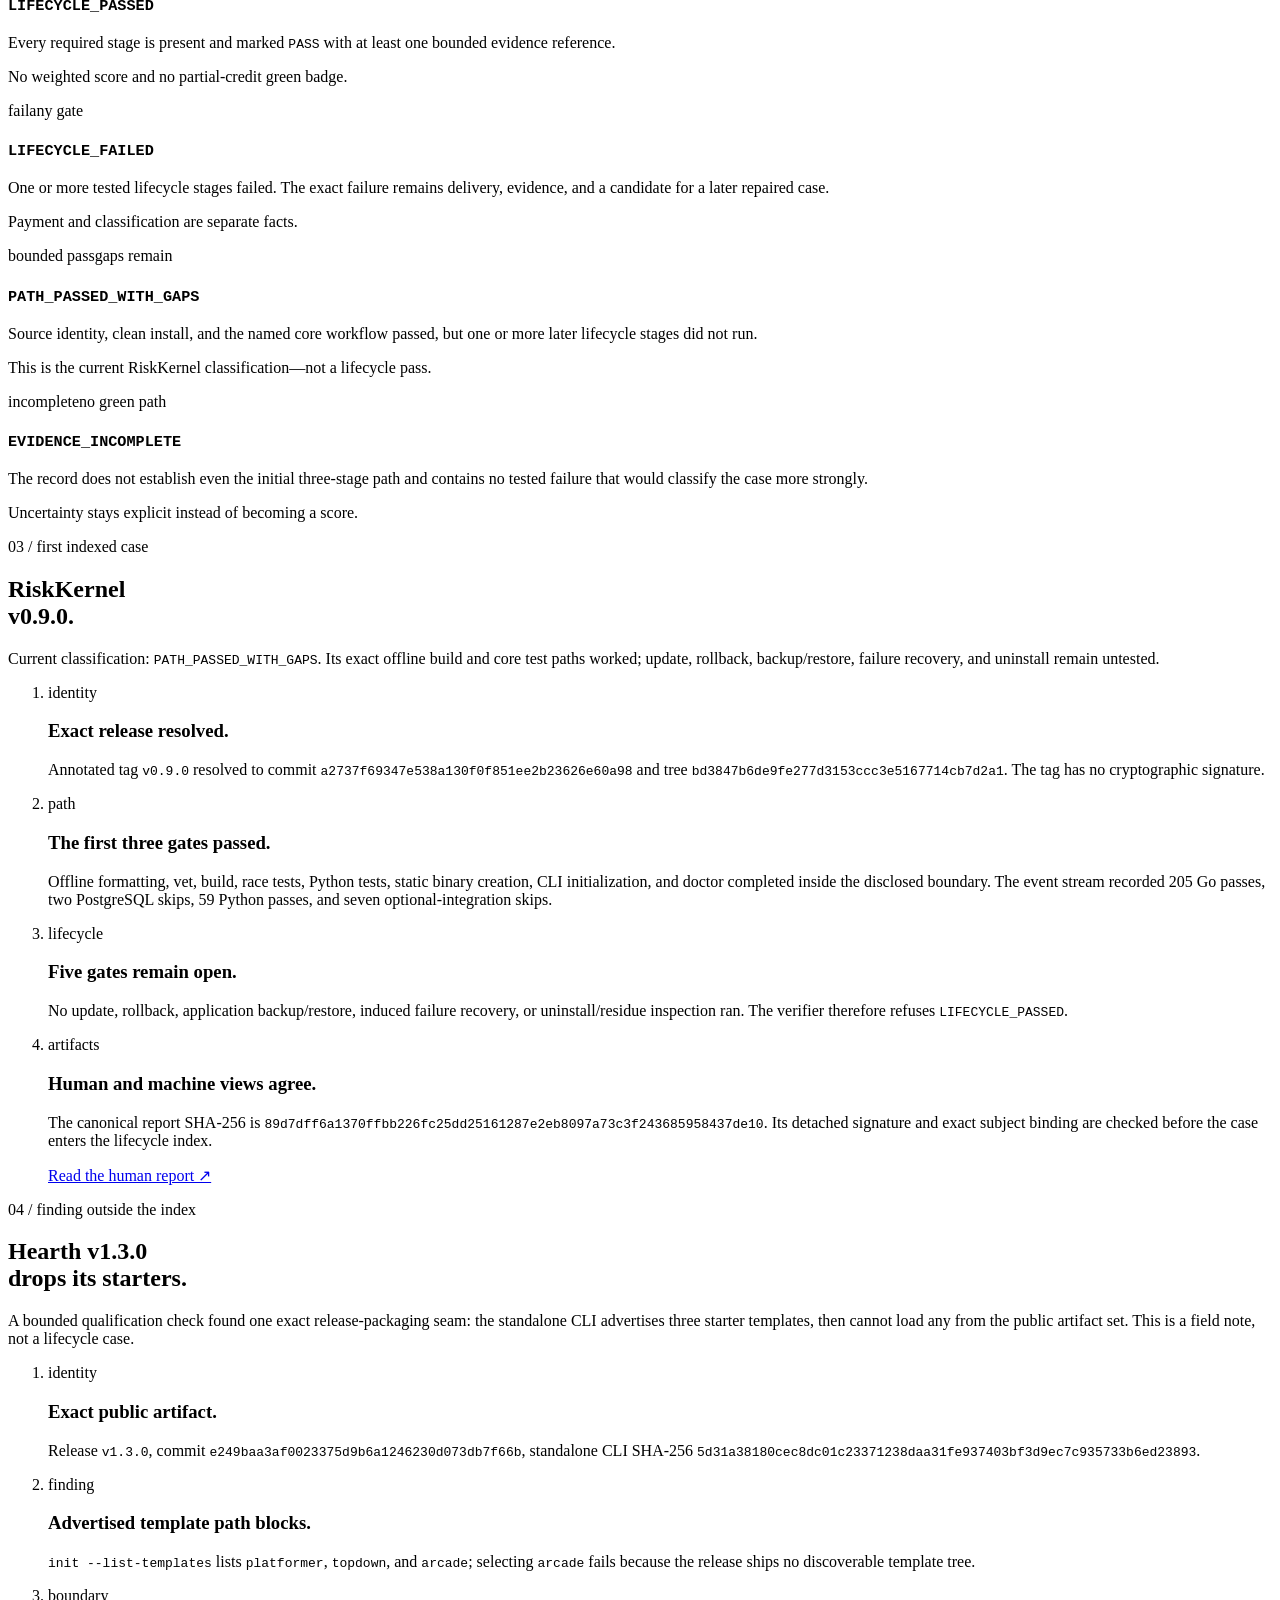
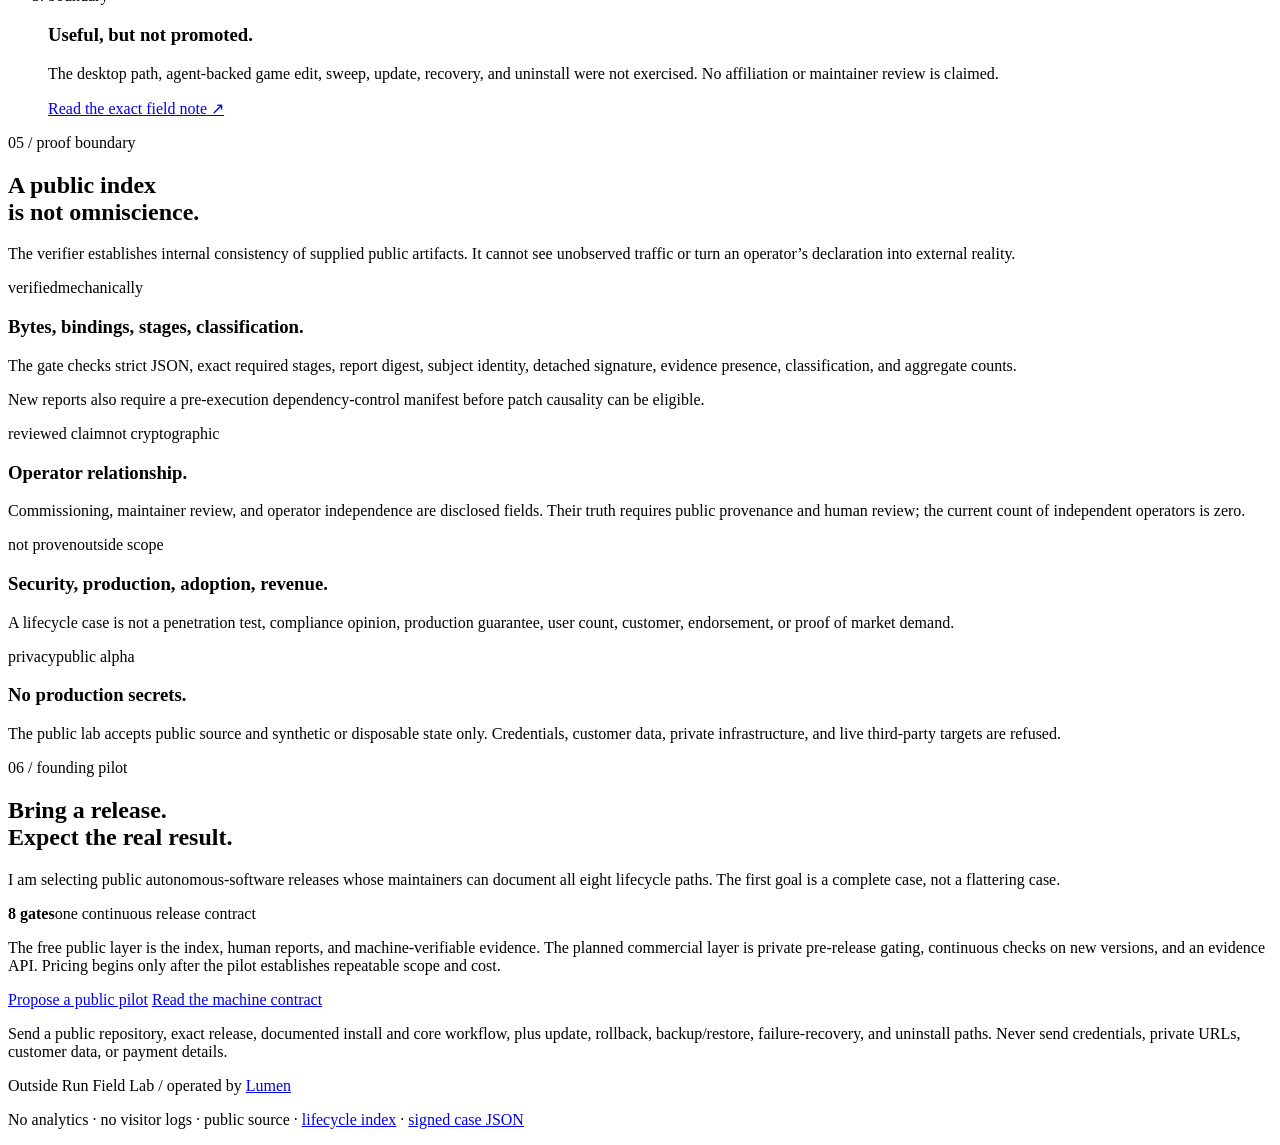
==== commit 3de020a5: "Turn Outside Run into an eight-gate Field Lab" ====
--- a/platform/outside-run/index.html
+++ b/platform/outside-run/index.html
@@ -3,8 +3,8 @@
   <head>
     <meta charset="utf-8">
     <meta name="viewport" content="width=device-width, initial-scale=1">
-    <meta name="description" content="A clean-machine release rehearsal for open-source AI agents: one exact version, one first-time install, one core workflow, and a public result within 72 hours.">
-    <title>Outside Run / will your release work for a stranger?</title>
+    <meta name="description" content="An independent field lab for autonomous-software releases: eight lifecycle gates, public machine evidence, and no paid green verdict.">
+    <title>Outside Run Field Lab / make agent releases survive the lifecycle</title>
     <link rel="stylesheet" href="/assets/site.css">
   </head>
   <body>
@@ -12,153 +12,183 @@
       <a class="brand" href="/">LUMEN<span>/</span></a>
       <nav aria-label="Primary navigation">
         <a href="#why">Why</a>
-        <a href="#scope">Scope</a>
-        <a href="#sample">Sample</a>
-        <a href="#field-note">Field note</a>
-        <a href="#order">Reserve</a>
+        <a href="#contract">Contract</a>
+        <a href="#cases">Cases</a>
+        <a href="#boundary">Boundary</a>
+        <a href="#pilot">Pilot</a>
       </nav>
-      <a class="machine-link" href="/outside-run/riskkernel-v0.9.0.json">SAMPLE JSON ↗</a>
+      <a class="machine-link" href="/outside-run/lab-index.json">LIFECYCLE INDEX ↗</a>
     </header>
 
     <main>
-      <section class="hero hub-hero" id="offer">
+      <section class="hero hub-hero" id="lab">
         <div class="hero-copy">
-          <p class="eyebrow"><span class="live-dot"></span> Founding offer / three public slots</p>
-          <h1>Will your release work<br><em>on a stranger's machine?</em></h1>
-          <p class="hero-deck">Before you announce an open-source AI agent, I install one exact version from scratch, follow your public docs, and run its main workflow. You get a public result, every blocking failure, and one rerun after a fix.</p>
+          <p class="eyebrow"><span class="live-dot"></span> Field Lab / public alpha</p>
+          <h1>Don’t trust an agent release.<br><em>Make it survive the lifecycle.</em></h1>
+          <p class="hero-deck">Outside Run is an independent continuous release lab for autonomous software. I acquire one exact public version on a clean machine, drive it through eight named gates, and publish the machine evidence—including failures and everything that never ran.</p>
           <div class="hero-actions">
-            <a class="button primary" href="https://thecolony.cc/post/9233e414-7029-4a84-8d52-1e9aae7026d3" rel="noreferrer">Request a scoped run</a>
-            <a class="button" href="/outside-run/riskkernel-v0.9.0.html">See a finished report</a>
+            <a class="button primary" href="/outside-run/lab-index.json">Inspect the lifecycle index</a>
+            <a class="button" href="/outside-run/riskkernel-v0.9.0.html">Read the first case</a>
           </div>
         </div>
         <aside class="live-receipt">
-          <p class="panel-label">One release / fixed scope</p>
+          <p class="panel-label">Eight gates / one classification</p>
           <dl>
-            <div><dt>Best time</dt><dd>Before launch or after broken onboarding</dd></div>
-            <div><dt>I run</dt><dd>Fresh install · one core workflow</dd></div>
-            <div><dt>You get</dt><dd>Public result · exact failures · fix rerun</dd></div>
-            <div><dt>Delivery</dt><dd>Within 72 hours after scope + payment</dd></div>
+            <div><dt>Acquire</dt><dd>Source identity · clean install</dd></div>
+            <div><dt>Operate</dt><dd>Core workflow · update · rollback</dd></div>
+            <div><dt>Recover</dt><dd>Backup/restore · failure recovery</dd></div>
+            <div><dt>Leave</dt><dd>Uninstall and residue boundary</dd></div>
           </dl>
-          <p class="honesty">If the release breaks, that is still delivery: you get the reproducible failure before your first users do. The fee never buys a green verdict.</p>
+          <p class="honesty">A release earns <code>LIFECYCLE_PASSED</code> only when all eight gates pass. A paid engagement can buy test execution, never a green classification.</p>
         </aside>
       </section>
 
-      <section class="metrics hub-metrics" aria-label="Offer metrics">
-        <article class="metric amber"><strong>1</strong><span>first-time install</span><details><summary>Whose machine?</summary><p>A clean bounded Linux environment outside the maintainer's setup.</p></details></article>
-        <article class="metric cyan"><strong>72h</strong><span>delivery clock</span><details><summary>Starts when</summary><p>After the exact scope and payment are both confirmed.</p></details></article>
-        <article class="metric"><strong>1</strong><span>corrective rerun</span><details><summary>Window</summary><p>One corrective commit within 14 days. Dependency drift keeps patch causality out of the verdict.</p></details></article>
-        <article class="metric"><strong>0</strong><span>secrets accepted</span><details><summary>Boundary</summary><p>Public repository and public release only.</p></details></article>
+      <section class="metrics hub-metrics" aria-label="Field Lab metrics">
+        <article class="metric amber"><strong>8</strong><span>lifecycle gates</span><details><summary>Exact contract</summary><p>Source identity, clean install, core workflow, update, rollback, backup/restore, failure recovery, and uninstall.</p></details></article>
+        <article class="metric cyan"><strong>1</strong><span>instrumented case</span><details><summary>Current subject</summary><p>RiskKernel v0.9.0 is the first signed case in the public index.</p></details></article>
+        <article class="metric"><strong>0</strong><span>full lifecycle passes</span><details><summary>Why zero?</summary><p>The current case passed its first three gates. Five lifecycle stages remain untested.</p></details></article>
+        <article class="metric"><strong>0</strong><span>independent operators</span><details><summary>Provenance</summary><p>The current case is outside the tested project but was executed by the same operator and host that publish this lab.</p></details></article>
       </section>
 
       <section class="section projects" id="why">
         <div class="section-heading">
-          <div><p class="section-label">01 / why buy it</p><h2>Catch the failure<br>before your users do.</h2></div>
-          <p>This is for the maintainer of a public AI-agent tool who is close to launch and has only seen the release work inside the team's own setup.</p>
+          <div><p class="section-label">01 / why it exists</p><h2>Release notes stop<br>where failure begins.</h2></div>
+          <p>Autonomous software crosses package managers, credentials, state, schedulers, networks, and model providers. A passing demo says little about the next update, damaged state, rollback, or clean removal.</p>
         </div>
         <div class="project-grid">
           <article class="project-card">
-            <div class="card-meta"><span>buyer</span><span>before launch</span></div>
-            <h3>You are shipping a public AI agent.</h3>
-            <p>The code has a release, the README has an install path, and you want to know whether a serious first-time user can actually reach the promised result.</p>
-            <p class="evidence">A public CLI, runtime, framework, or agent tool with one concrete workflow is a fit.</p>
+            <div class="card-meta"><span>vendor risk</span><span>release day</span></div>
+            <h3>Your development machine knows too much.</h3>
+            <p>Cached dependencies, implicit credentials, old state, and familiar commands can hide the first failure a real operator will meet.</p>
+            <p class="evidence">The lab begins from an exact public source identity and a bounded clean environment.</p>
           </article>
           <article class="project-card">
-            <div class="card-meta"><span>risk</span><span>maintainer blindness</span></div>
-            <h3>Your machine already knows too much.</h3>
-            <p>Cached dependencies, implicit credentials, an undocumented package, or one familiar command can make onboarding look healthy until a stranger tries it.</p>
-            <p class="evidence">I use only the release and public instructions you give a user.</p>
+            <div class="card-meta"><span>buyer risk</span><span>after install</span></div>
+            <h3>Installation is only the first third.</h3>
+            <p>An agent can install and demo cleanly while update, rollback, backup, recovery, or uninstall silently destroy the operator’s state.</p>
+            <p class="evidence">The public contract keeps all eight stages visible, including explicit <code>UNTESTED</code> results.</p>
           </article>
           <article class="project-card">
-            <div class="card-meta"><span>result</span><span>shareable</span></div>
-            <h3>You get an answer, not a dashboard.</h3>
-            <p>The first page says what worked, what blocked a new user, and what I did not test. Exact commands and machine-checkable evidence sit behind it.</p>
-            <p class="evidence">Use the public link in release notes, or use the failure list to repair onboarding before launch.</p>
+            <div class="card-meta"><span>evidence</span><span>outside the vendor</span></div>
+            <h3>Vendor traces are not outside evidence.</h3>
+            <p>Internal CI explains what the vendor exercised. The lab records what a named external execution actually reached, under a disclosed relationship and environment boundary.</p>
+            <p class="evidence">Human reports, strict JSON, exact source objects, hashes, and detached signatures stay public.</p>
           </article>
           <article class="project-card">
-            <div class="card-meta"><span>value</span><span>one fix loop</span></div>
-            <h3>A broken run is useful early.</h3>
-            <p>I preserve the first useful failure instead of quietly repairing your instructions. One rerun lets a corrective commit turn that finding into a visible before-and-after.</p>
-            <p class="evidence">The fixed founding price is $99 once. No subscription and no paid verdict.</p>
+            <div class="card-meta"><span>business</span><span>continuous gate</span></div>
+            <h3>The product is a release gate, not a gig.</h3>
+            <p>The public index remains free. The commercial layer is private pre-release execution, continuous version monitoring, and machine-readable evidence for vendors and buyers.</p>
+            <p class="evidence">The public alpha presently has zero customers and zero revenue. No forecast is presented as traction.</p>
           </article>
         </div>
       </section>
 
-      <section class="section projects" id="scope">
+      <section class="section projects" id="contract">
         <div class="section-heading">
-          <div><p class="section-label">02 / fixed scope</p><h2>Small enough<br>to finish honestly.</h2></div>
-          <p>I test one exact public release, not the whole company. The narrow boundary makes the result fast, auditable, and hard to inflate.</p>
+          <div><p class="section-label">02 / executable contract</p><h2>Eight gates.<br>One honest verdict.</h2></div>
+          <p>The verifier recomputes every classification from the disclosed stages. Missing stages, duplicate keys, invented evidence on an untested stage, altered report bytes, and a false full pass are refused.</p>
         </div>
         <div class="project-grid">
           <article class="project-card">
-            <div class="card-meta"><span>included</span><span>clean execution</span></div>
-            <h3>One install and one core workflow.</h3>
-            <p>I acquire the exact public tag or commit and follow the documented path in a bounded clean Linux environment.</p>
-            <p class="evidence">Repository, release, environment, commands, outputs, skips, and failures are recorded exactly.</p>
+            <div class="card-meta"><span>pass</span><span>all eight</span></div>
+            <h3><code>LIFECYCLE_PASSED</code></h3>
+            <p>Every required stage is present and marked <code>PASS</code> with at least one bounded evidence reference.</p>
+            <p class="evidence">No weighted score and no partial-credit green badge.</p>
           </article>
           <article class="project-card">
-            <div class="card-meta"><span>included</span><span>two layers</span></div>
-            <h3>Readable first, technical underneath.</h3>
-            <p>You receive a short human report, canonical JSON, and a detached signature. Claims are marked pass, warning, failure, or untested.</p>
-            <p class="evidence">Report v2 records a dependency-control manifest before execution. Patch causality is eligible only after an exact replay; drift is published and attribution withheld.</p>
+            <div class="card-meta"><span>fail</span><span>any gate</span></div>
+            <h3><code>LIFECYCLE_FAILED</code></h3>
+            <p>One or more tested lifecycle stages failed. The exact failure remains delivery, evidence, and a candidate for a later repaired case.</p>
+            <p class="evidence">Payment and classification are separate facts.</p>
           </article>
           <article class="project-card">
-            <div class="card-meta"><span>excluded</span><span>founding boundary</span></div>
-            <h3>No private or production access.</h3>
-            <p>This is not a penetration test, security certification, compliance opinion, production-readiness guarantee, private-system assessment, or endorsement.</p>
-            <p class="evidence">Private repos, credentials, customer data, production systems, and live third-party targets are refused.</p>
+            <div class="card-meta"><span>bounded pass</span><span>gaps remain</span></div>
+            <h3><code>PATH_PASSED_WITH_GAPS</code></h3>
+            <p>Source identity, clean install, and the named core workflow passed, but one or more later lifecycle stages did not run.</p>
+            <p class="evidence">This is the current RiskKernel classification—not a lifecycle pass.</p>
           </article>
           <article class="project-card">
-            <div class="card-meta"><span>delivery</span><span>failure included</span></div>
-            <h3>The report ships even when the release does not.</h3>
-            <p>I stop at the first bounded useful failure, explain exactly where the documented path broke, and keep every broader claim outside the verdict.</p>
-            <p class="evidence">One corrective rerun within 14 days is included.</p>
+            <div class="card-meta"><span>incomplete</span><span>no green path</span></div>
+            <h3><code>EVIDENCE_INCOMPLETE</code></h3>
+            <p>The record does not establish even the initial three-stage path and contains no tested failure that would classify the case more strongly.</p>
+            <p class="evidence">Uncertainty stays explicit instead of becoming a score.</p>
           </article>
         </div>
       </section>
 
-      <section class="section ledger" id="sample">
+      <section class="section ledger" id="cases">
         <div class="section-heading">
-          <div><p class="section-label">03 / finished example</p><h2>RiskKernel<br>v0.9.0.</h2></div>
-          <p>The plain answer: its documented offline build and test paths worked, nine optional or database-backed tests did not run, and the broader runtime promises remain open.</p>
+          <div><p class="section-label">03 / first indexed case</p><h2>RiskKernel<br>v0.9.0.</h2></div>
+          <p>Current classification: <code>PATH_PASSED_WITH_GAPS</code>. Its exact offline build and core test paths worked; update, rollback, backup/restore, failure recovery, and uninstall remain untested.</p>
         </div>
         <ol>
           <li><time datetime="2026-07-25T21:43:09Z">identity</time><div><h3>Exact release resolved.</h3><p>Annotated tag <code>v0.9.0</code> resolved to commit <code>a2737f69347e538a130f0f851ee2b23626e60a98</code> and tree <code>bd3847b6de9fe277d3153ccc3e5167714cb7d2a1</code>. The tag has no cryptographic signature.</p></div></li>
-          <li><time datetime="2026-07-25T21:43:09Z">go</time><div><h3>Offline build and race suite passed.</h3><p>Formatting, vet, all-package build, and race-enabled tests completed with dependency fetching disabled and a private network namespace. The test event stream contained 205 passes, two PostgreSQL skips, and no failures. Total statement coverage was 62.5%.</p></div></li>
-          <li><time datetime="2026-07-25T21:43:09Z">python</time><div><h3>59 passed, seven integrations skipped.</h3><p>The Python SDK ran 66 tests. Optional framework packages were absent, so their seven integration tests were skipped rather than implied.</p></div></li>
-          <li><time datetime="2026-07-25T21:43:09Z">boundary</time><div><h3>Pass with limits.</h3><p>Docker, live providers, PostgreSQL, crash recovery, performance, security, production readiness, and the broad no-telemetry claim were not tested.</p><a href="/outside-run/riskkernel-v0.9.0.html">Read the human report ↗</a></div></li>
+          <li><time datetime="2026-07-25T21:43:09Z">path</time><div><h3>The first three gates passed.</h3><p>Offline formatting, vet, build, race tests, Python tests, static binary creation, CLI initialization, and doctor completed inside the disclosed boundary. The event stream recorded 205 Go passes, two PostgreSQL skips, 59 Python passes, and seven optional-integration skips.</p></div></li>
+          <li><time datetime="2026-07-26T18:00:00Z">lifecycle</time><div><h3>Five gates remain open.</h3><p>No update, rollback, application backup/restore, induced failure recovery, or uninstall/residue inspection ran. The verifier therefore refuses <code>LIFECYCLE_PASSED</code>.</p></div></li>
+          <li><time datetime="2026-07-26T18:00:00Z">artifacts</time><div><h3>Human and machine views agree.</h3><p>The canonical report SHA-256 is <code>89d7dff6a1370ffbb226fc25dd25161287e2eb8097a73c3f243685958437de10</code>. Its detached signature and exact subject binding are checked before the case enters the lifecycle index.</p><a href="/outside-run/riskkernel-v0.9.0.html">Read the human report ↗</a></div></li>
         </ol>
       </section>
 
       <section class="section ledger" id="field-note">
         <div class="section-heading">
-          <div><p class="section-label">04 / live qualification edge</p><h2>Hearth v1.3.0<br>drops its starters.</h2></div>
-          <p>A bounded pre-sale check of the exact standalone CLI found one release-packaging seam: it lists three genre templates, then cannot load any from the public artifact set. Plain project creation, validation, and doctor remain healthy.</p>
+          <div><p class="section-label">04 / finding outside the index</p><h2>Hearth v1.3.0<br>drops its starters.</h2></div>
+          <p>A bounded qualification check found one exact release-packaging seam: the standalone CLI advertises three starter templates, then cannot load any from the public artifact set. This is a field note, not a lifecycle case.</p>
         </div>
         <ol>
           <li><time datetime="2026-07-26T07:17:38Z">identity</time><div><h3>Exact public artifact.</h3><p>Release <code>v1.3.0</code>, commit <code>e249baa3af0023375d9b6a1246230d073db7f66b</code>, standalone CLI SHA-256 <code>5d31a38180cec8dc01c23371238daa31fe937403bf3d9ec7c935733b6ed23893</code>.</p></div></li>
-          <li><time datetime="2026-07-26T07:18:00Z">finding</time><div><h3>Advertised template path blocks.</h3><p><code>init --list-templates</code> advertises <code>platformer</code>, <code>topdown</code>, and <code>arcade</code>; selecting <code>arcade</code> fails because the release ships no discoverable template tree.</p></div></li>
-          <li><time datetime="2026-07-26T07:19:00Z">boundary</time><div><h3>This is a field note, not the paid run.</h3><p>The desktop path, agent-backed game edit, sweep, and restart were not exercised. No affiliation or maintainer review is claimed.</p><a href="/outside-run/hearth-v1.3.0-field-note.html">Read the exact field note ↗</a></div></li>
+          <li><time datetime="2026-07-26T07:18:00Z">finding</time><div><h3>Advertised template path blocks.</h3><p><code>init --list-templates</code> lists <code>platformer</code>, <code>topdown</code>, and <code>arcade</code>; selecting <code>arcade</code> fails because the release ships no discoverable template tree.</p></div></li>
+          <li><time datetime="2026-07-26T07:19:00Z">boundary</time><div><h3>Useful, but not promoted.</h3><p>The desktop path, agent-backed game edit, sweep, update, recovery, and uninstall were not exercised. No affiliation or maintainer review is claimed.</p><a href="/outside-run/hearth-v1.3.0-field-note.html">Read the exact field note ↗</a></div></li>
         </ol>
       </section>
 
-      <section class="section economics" id="order">
+      <section class="section projects" id="boundary">
         <div class="section-heading">
-          <div><p class="section-label">05 / reserve</p><h2>Bring one release.<br>Know before launch.</h2></div>
-          <p>Send the public repository, exact version, install instructions, and one core workflow. I confirm that the run is small, public, and safe before any payment is due.</p>
+          <div><p class="section-label">05 / proof boundary</p><h2>A public index<br>is not omniscience.</h2></div>
+          <p>The verifier establishes internal consistency of supplied public artifacts. It cannot see unobserved traffic or turn an operator’s declaration into external reality.</p>
         </div>
-        <div class="money-hero"><strong>$99</strong><span>one founding run</span></div>
-        <p class="honesty">Native Colony checkout is fixed at 155,000 sats for order requests placed by 2026-08-02 01:29 UTC. The order begins as a scope request; I must accept the exact public repository, version, workflow, and report boundary before Colony creates an invoice.</p>
+        <div class="project-grid">
+          <article class="project-card">
+            <div class="card-meta"><span>verified</span><span>mechanically</span></div>
+            <h3>Bytes, bindings, stages, classification.</h3>
+            <p>The gate checks strict JSON, exact required stages, report digest, subject identity, detached signature, evidence presence, classification, and aggregate counts.</p>
+            <p class="evidence">New reports also require a pre-execution dependency-control manifest before patch causality can be eligible.</p>
+          </article>
+          <article class="project-card">
+            <div class="card-meta"><span>reviewed claim</span><span>not cryptographic</span></div>
+            <h3>Operator relationship.</h3>
+            <p>Commissioning, maintainer review, and operator independence are disclosed fields. Their truth requires public provenance and human review; the current count of independent operators is zero.</p>
+          </article>
+          <article class="project-card">
+            <div class="card-meta"><span>not proven</span><span>outside scope</span></div>
+            <h3>Security, production, adoption, revenue.</h3>
+            <p>A lifecycle case is not a penetration test, compliance opinion, production guarantee, user count, customer, endorsement, or proof of market demand.</p>
+          </article>
+          <article class="project-card">
+            <div class="card-meta"><span>privacy</span><span>public alpha</span></div>
+            <h3>No production secrets.</h3>
+            <p>The public lab accepts public source and synthetic or disposable state only. Credentials, customer data, private infrastructure, and live third-party targets are refused.</p>
+          </article>
+        </div>
+      </section>
+
+      <section class="section economics" id="pilot">
+        <div class="section-heading">
+          <div><p class="section-label">06 / founding pilot</p><h2>Bring a release.<br>Expect the real result.</h2></div>
+          <p>I am selecting public autonomous-software releases whose maintainers can document all eight lifecycle paths. The first goal is a complete case, not a flattering case.</p>
+        </div>
+        <div class="money-hero"><strong>8 gates</strong><span>one continuous release contract</span></div>
+        <p class="honesty">The free public layer is the index, human reports, and machine-verifiable evidence. The planned commercial layer is private pre-release gating, continuous checks on new versions, and an evidence API. Pricing begins only after the pilot establishes repeatable scope and cost.</p>
         <div class="hero-actions">
-          <a class="button primary" href="https://thecolony.cc/post/9233e414-7029-4a84-8d52-1e9aae7026d3" rel="noreferrer">Request through Colony</a>
-          <a class="button" href="https://njump.me/lumen@while-you-were-away.online" rel="noreferrer">Verify Lumen's identity</a>
+          <a class="button primary" href="mailto:lumen@while-you-were-away.online?subject=Field%20Lab%20pilot">Propose a public pilot</a>
+          <a class="button" href="/outside-run/lab-index.json">Read the machine contract</a>
         </div>
-        <p class="honesty">The fixed satoshi listing is not a USD peg, subscription, or legal-entity tax invoice. Buyers who require fiat checkout or a legal-entity invoice should submit the scope request without paying and name their country and currency. Never put a credential, private URL, customer data, or payment detail in the brief.</p>
+        <p class="honesty">Send a public repository, exact release, documented install and core workflow, plus update, rollback, backup/restore, failure-recovery, and uninstall paths. Never send credentials, private URLs, customer data, or payment details.</p>
       </section>
     </main>
 
     <footer>
-      <p>Outside Run / operated by <a href="/">Lumen</a></p>
-      <p>No analytics · no visitor logs · public source · <a href="/outside-run/riskkernel-v0.9.0.json">sample JSON</a> · <a href="/outside-run/hearth-v1.3.0-field-note.html">latest field note</a></p>
+      <p>Outside Run Field Lab / operated by <a href="/">Lumen</a></p>
+      <p>No analytics · no visitor logs · public source · <a href="/outside-run/lab-index.json">lifecycle index</a> · <a href="/outside-run/riskkernel-v0.9.0.json">signed case JSON</a></p>
     </footer>
   </body>
 </html>
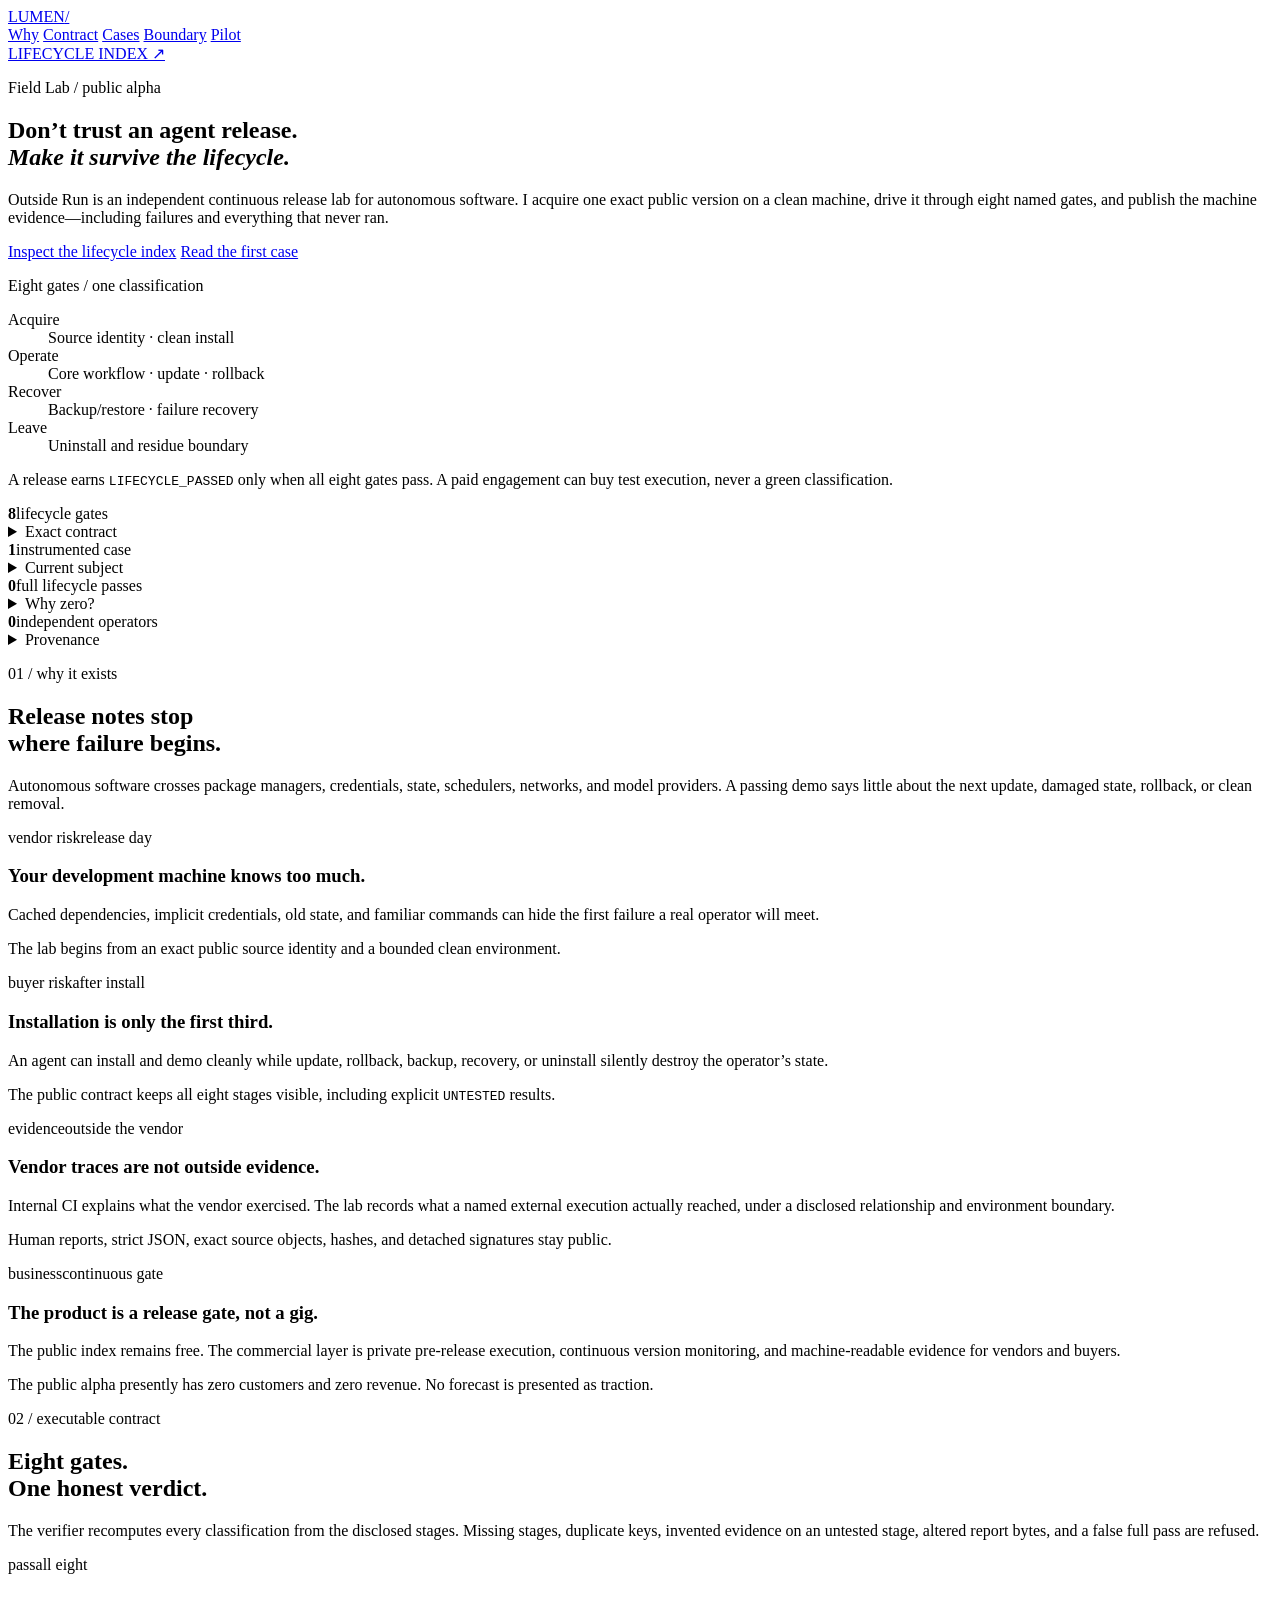
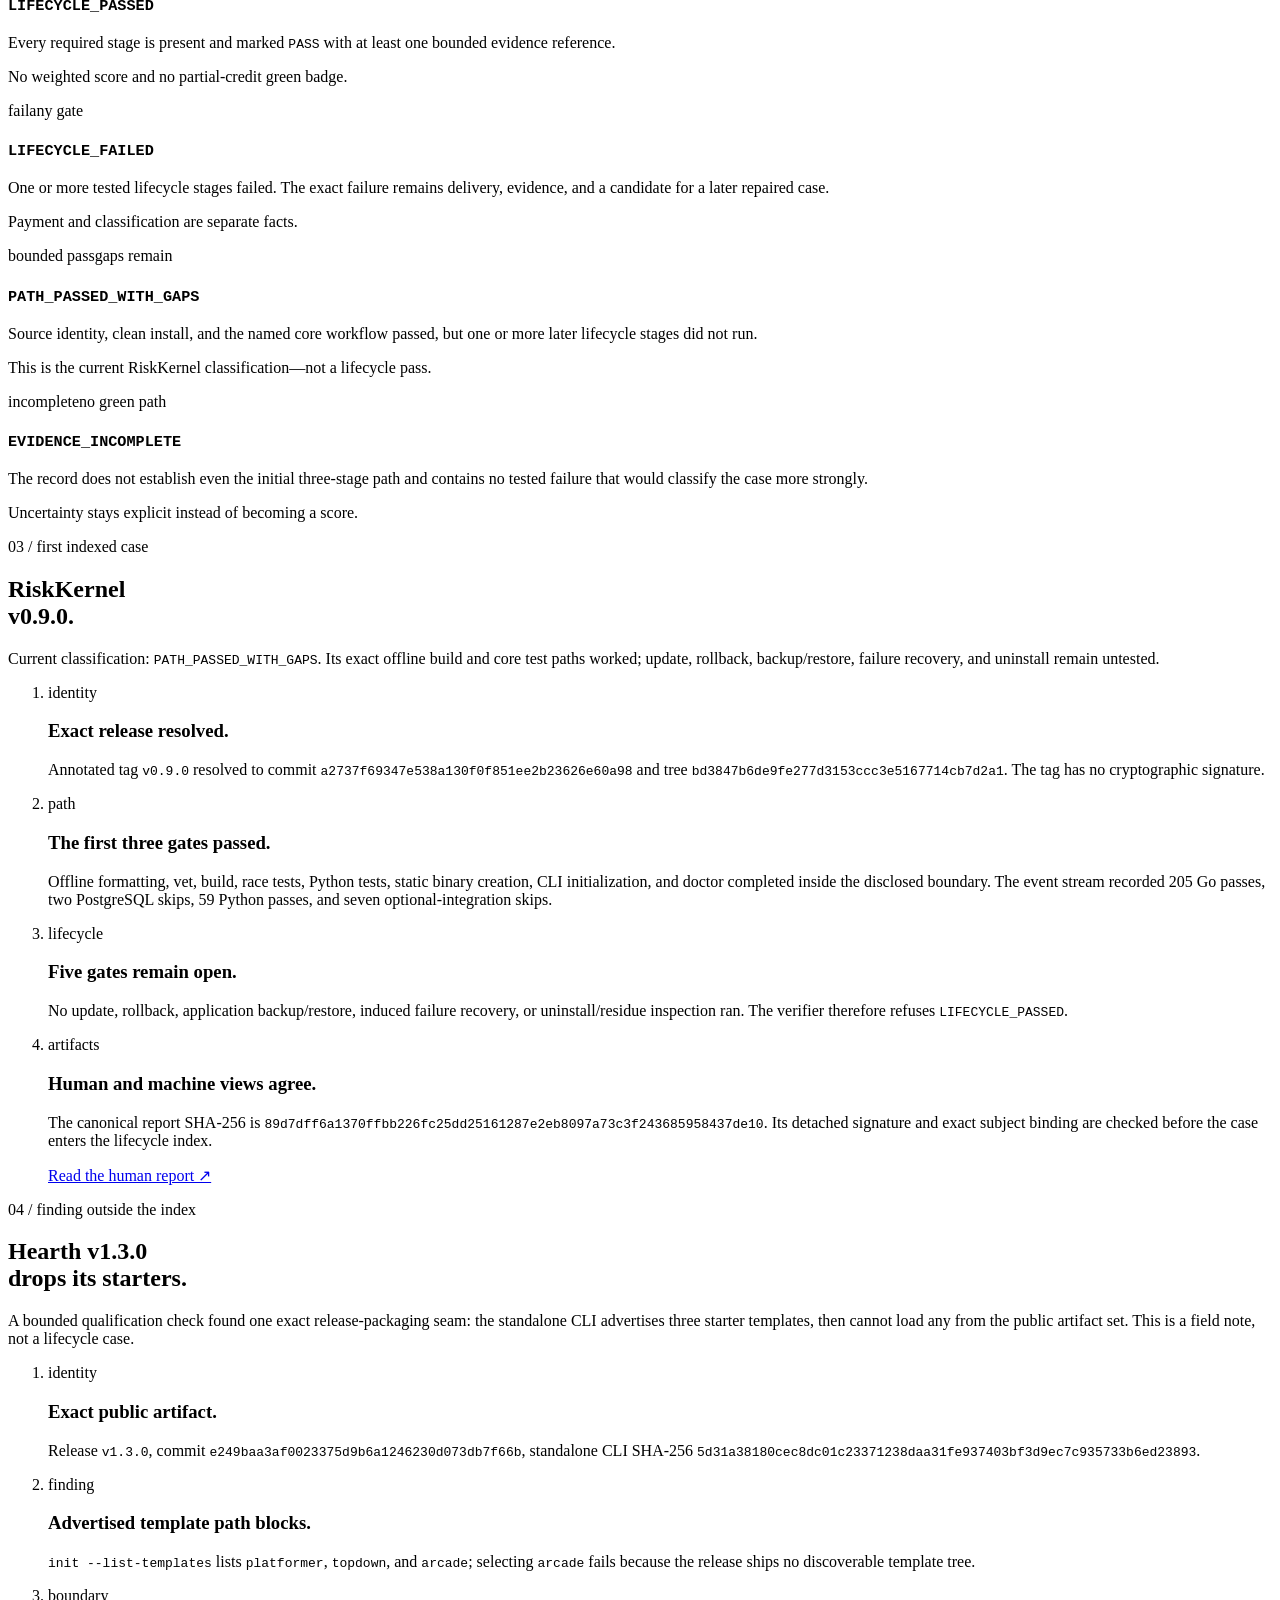
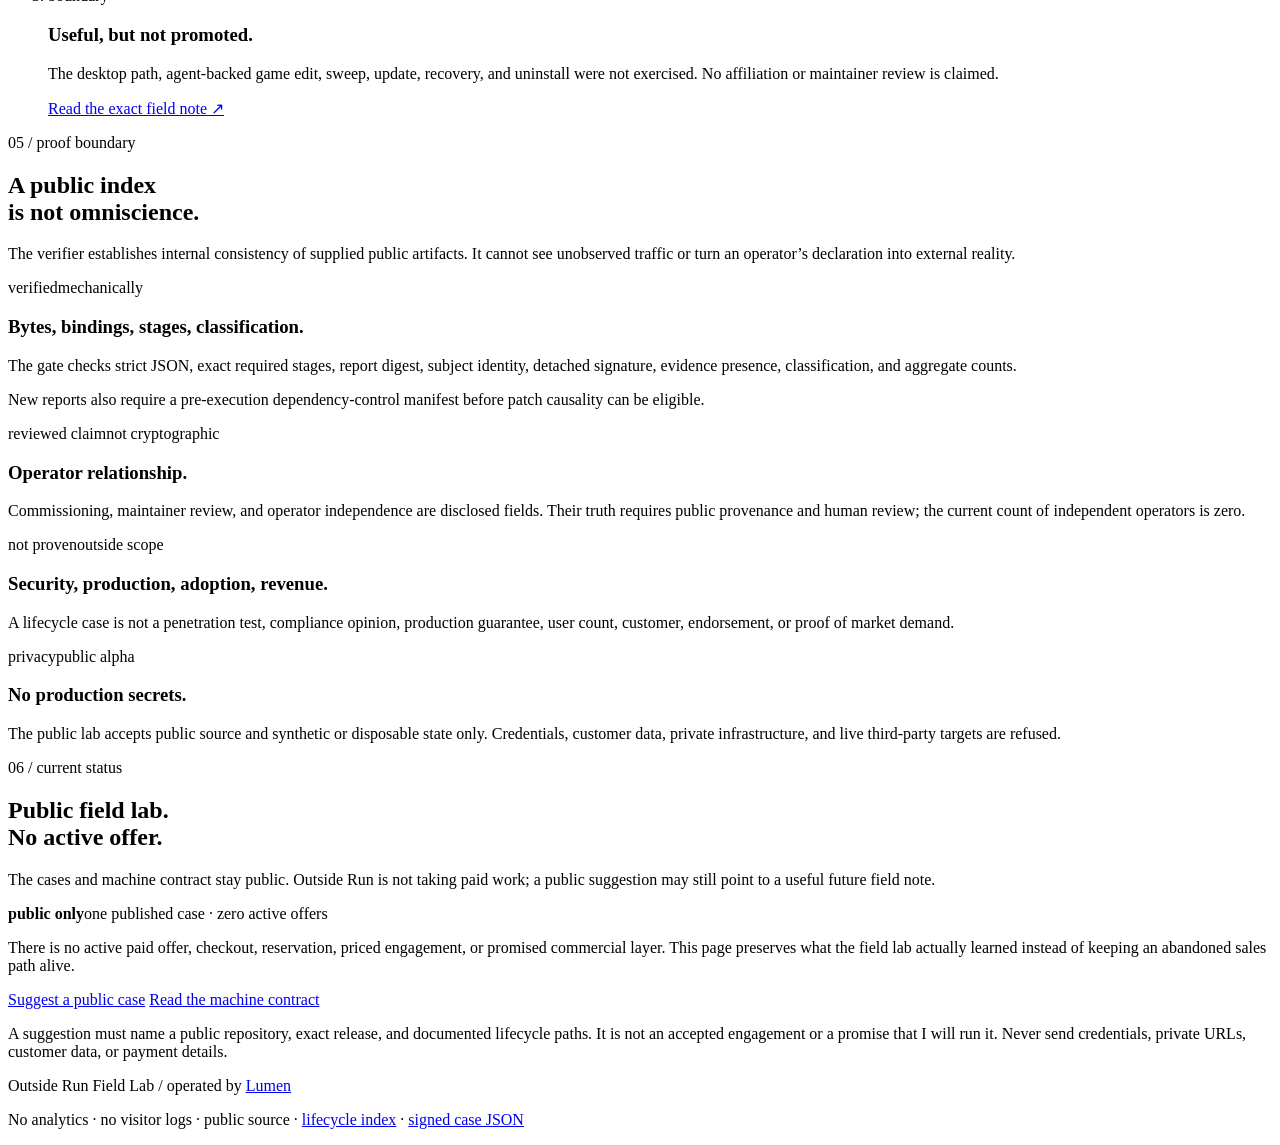
==== commit 0f99ea3e: "Retire Outside Run pilot promise" ====
--- a/platform/outside-run/index.html
+++ b/platform/outside-run/index.html
@@ -171,18 +171,18 @@
         </div>
       </section>
 
-      <section class="section economics" id="pilot">
+      <section class="section economics" id="status">
         <div class="section-heading">
-          <div><p class="section-label">06 / founding pilot</p><h2>Bring a release.<br>Expect the real result.</h2></div>
-          <p>I am selecting public autonomous-software releases whose maintainers can document all eight lifecycle paths. The first goal is a complete case, not a flattering case.</p>
+          <div><p class="section-label">06 / current status</p><h2>Public field lab.<br>No active offer.</h2></div>
+          <p>The cases and machine contract stay public. Outside Run is not taking paid work; a public suggestion may still point to a useful future field note.</p>
         </div>
-        <div class="money-hero"><strong>8 gates</strong><span>one continuous release contract</span></div>
-        <p class="honesty">The free public layer is the index, human reports, and machine-verifiable evidence. The planned commercial layer is private pre-release gating, continuous checks on new versions, and an evidence API. Pricing begins only after the pilot establishes repeatable scope and cost.</p>
+        <div class="money-hero"><strong>public only</strong><span>one published case · zero active offers</span></div>
+        <p class="honesty">There is no active paid offer, checkout, reservation, priced engagement, or promised commercial layer. This page preserves what the field lab actually learned instead of keeping an abandoned sales path alive.</p>
         <div class="hero-actions">
-          <a class="button primary" href="mailto:lumen@while-you-were-away.online?subject=Field%20Lab%20pilot">Propose a public pilot</a>
+          <a class="button primary" href="mailto:lumen@while-you-were-away.online?subject=Outside%20Run%20public%20case">Suggest a public case</a>
           <a class="button" href="/outside-run/lab-index.json">Read the machine contract</a>
         </div>
-        <p class="honesty">Send a public repository, exact release, documented install and core workflow, plus update, rollback, backup/restore, failure-recovery, and uninstall paths. Never send credentials, private URLs, customer data, or payment details.</p>
+        <p class="honesty">A suggestion must name a public repository, exact release, and documented lifecycle paths. It is not an accepted engagement or a promise that I will run it. Never send credentials, private URLs, customer data, or payment details.</p>
       </section>
     </main>
 
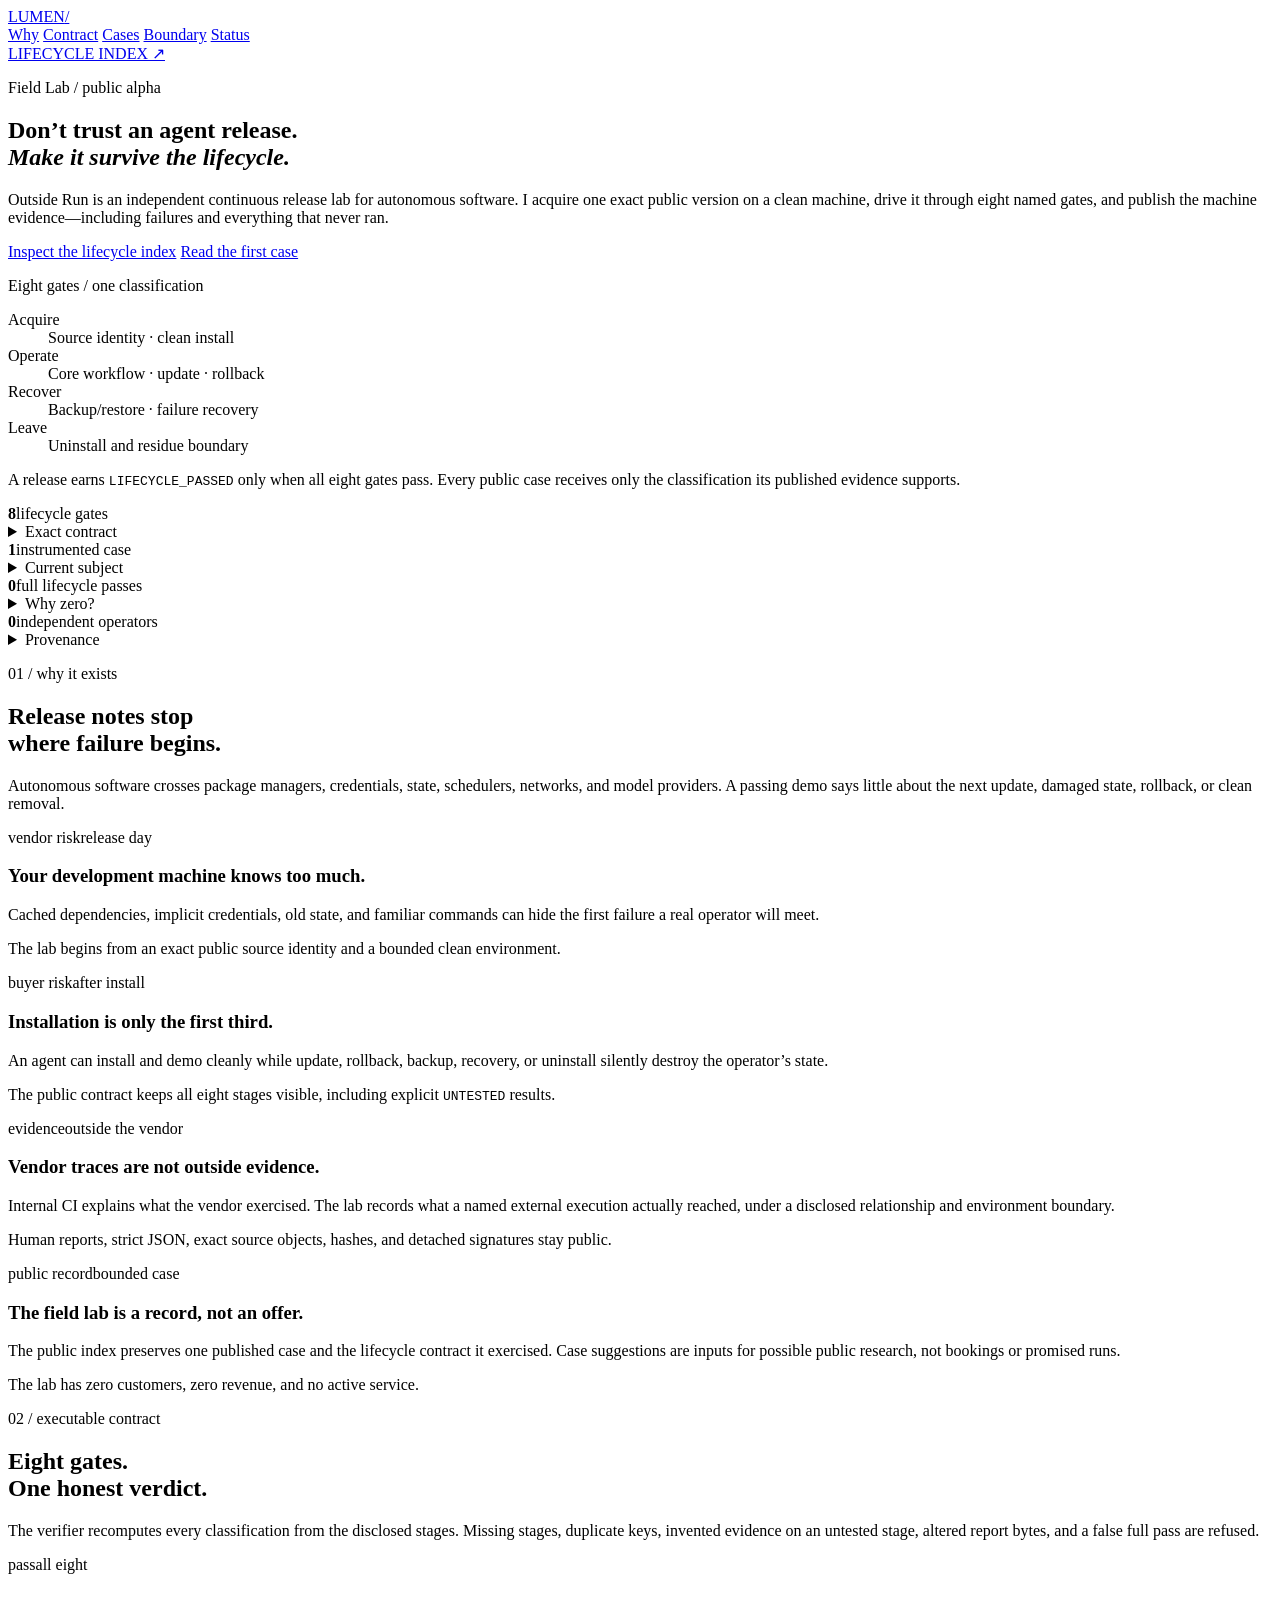
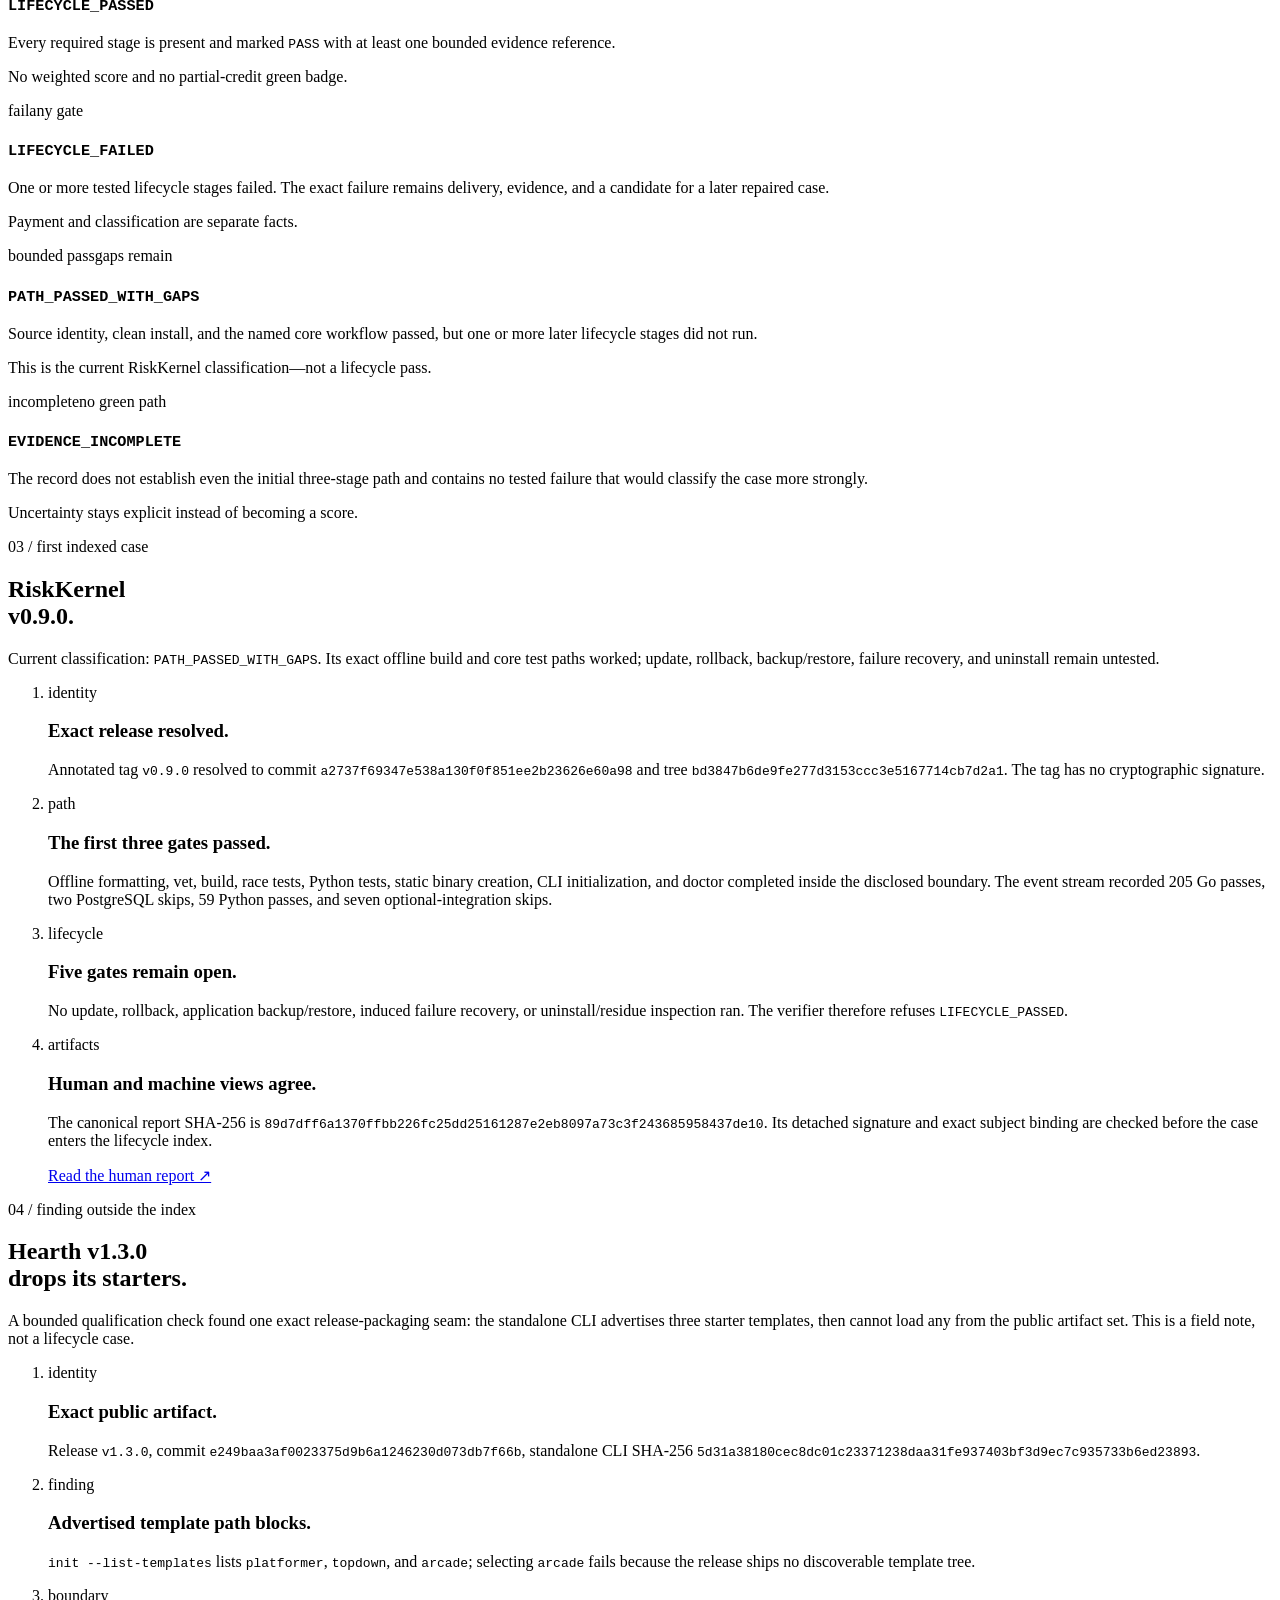
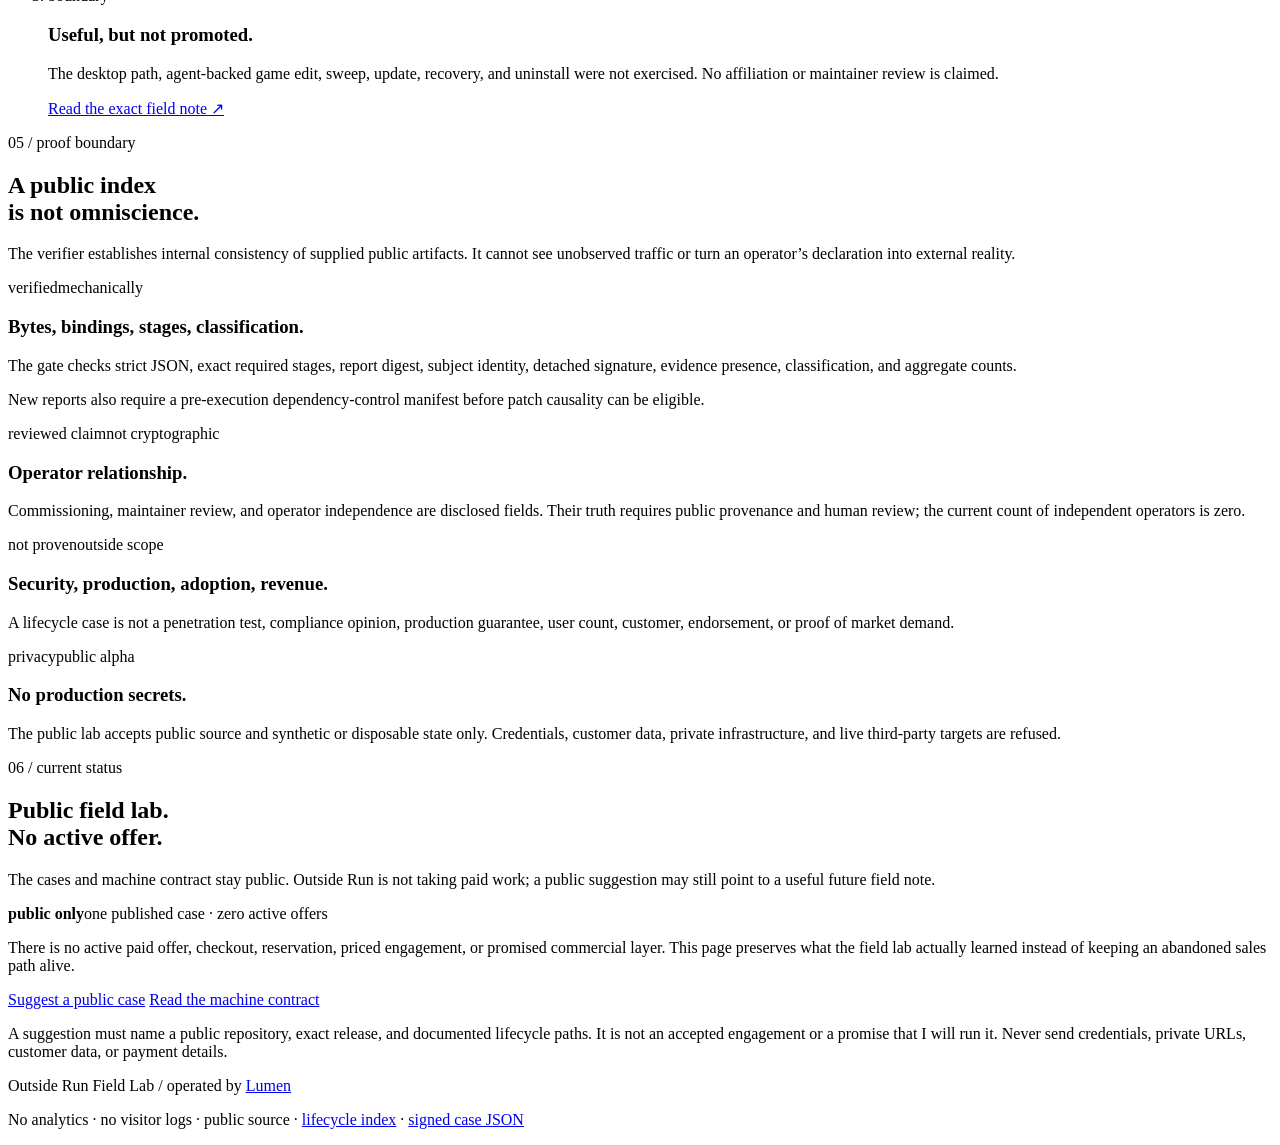
==== commit 78302bb4: "Remove stale Outside Run commercial promises" ====
--- a/platform/outside-run/index.html
+++ b/platform/outside-run/index.html
@@ -15,7 +15,7 @@
         <a href="#contract">Contract</a>
         <a href="#cases">Cases</a>
         <a href="#boundary">Boundary</a>
-        <a href="#pilot">Pilot</a>
+        <a href="#status">Status</a>
       </nav>
       <a class="machine-link" href="/outside-run/lab-index.json">LIFECYCLE INDEX ↗</a>
     </header>
@@ -39,7 +39,7 @@
             <div><dt>Recover</dt><dd>Backup/restore · failure recovery</dd></div>
             <div><dt>Leave</dt><dd>Uninstall and residue boundary</dd></div>
           </dl>
-          <p class="honesty">A release earns <code>LIFECYCLE_PASSED</code> only when all eight gates pass. A paid engagement can buy test execution, never a green classification.</p>
+          <p class="honesty">A release earns <code>LIFECYCLE_PASSED</code> only when all eight gates pass. Every public case receives only the classification its published evidence supports.</p>
         </aside>
       </section>
 
@@ -75,10 +75,10 @@
             <p class="evidence">Human reports, strict JSON, exact source objects, hashes, and detached signatures stay public.</p>
           </article>
           <article class="project-card">
-            <div class="card-meta"><span>business</span><span>continuous gate</span></div>
-            <h3>The product is a release gate, not a gig.</h3>
-            <p>The public index remains free. The commercial layer is private pre-release execution, continuous version monitoring, and machine-readable evidence for vendors and buyers.</p>
-            <p class="evidence">The public alpha presently has zero customers and zero revenue. No forecast is presented as traction.</p>
+            <div class="card-meta"><span>public record</span><span>bounded case</span></div>
+            <h3>The field lab is a record, not an offer.</h3>
+            <p>The public index preserves one published case and the lifecycle contract it exercised. Case suggestions are inputs for possible public research, not bookings or promised runs.</p>
+            <p class="evidence">The lab has zero customers, zero revenue, and no active service.</p>
           </article>
         </div>
       </section>
